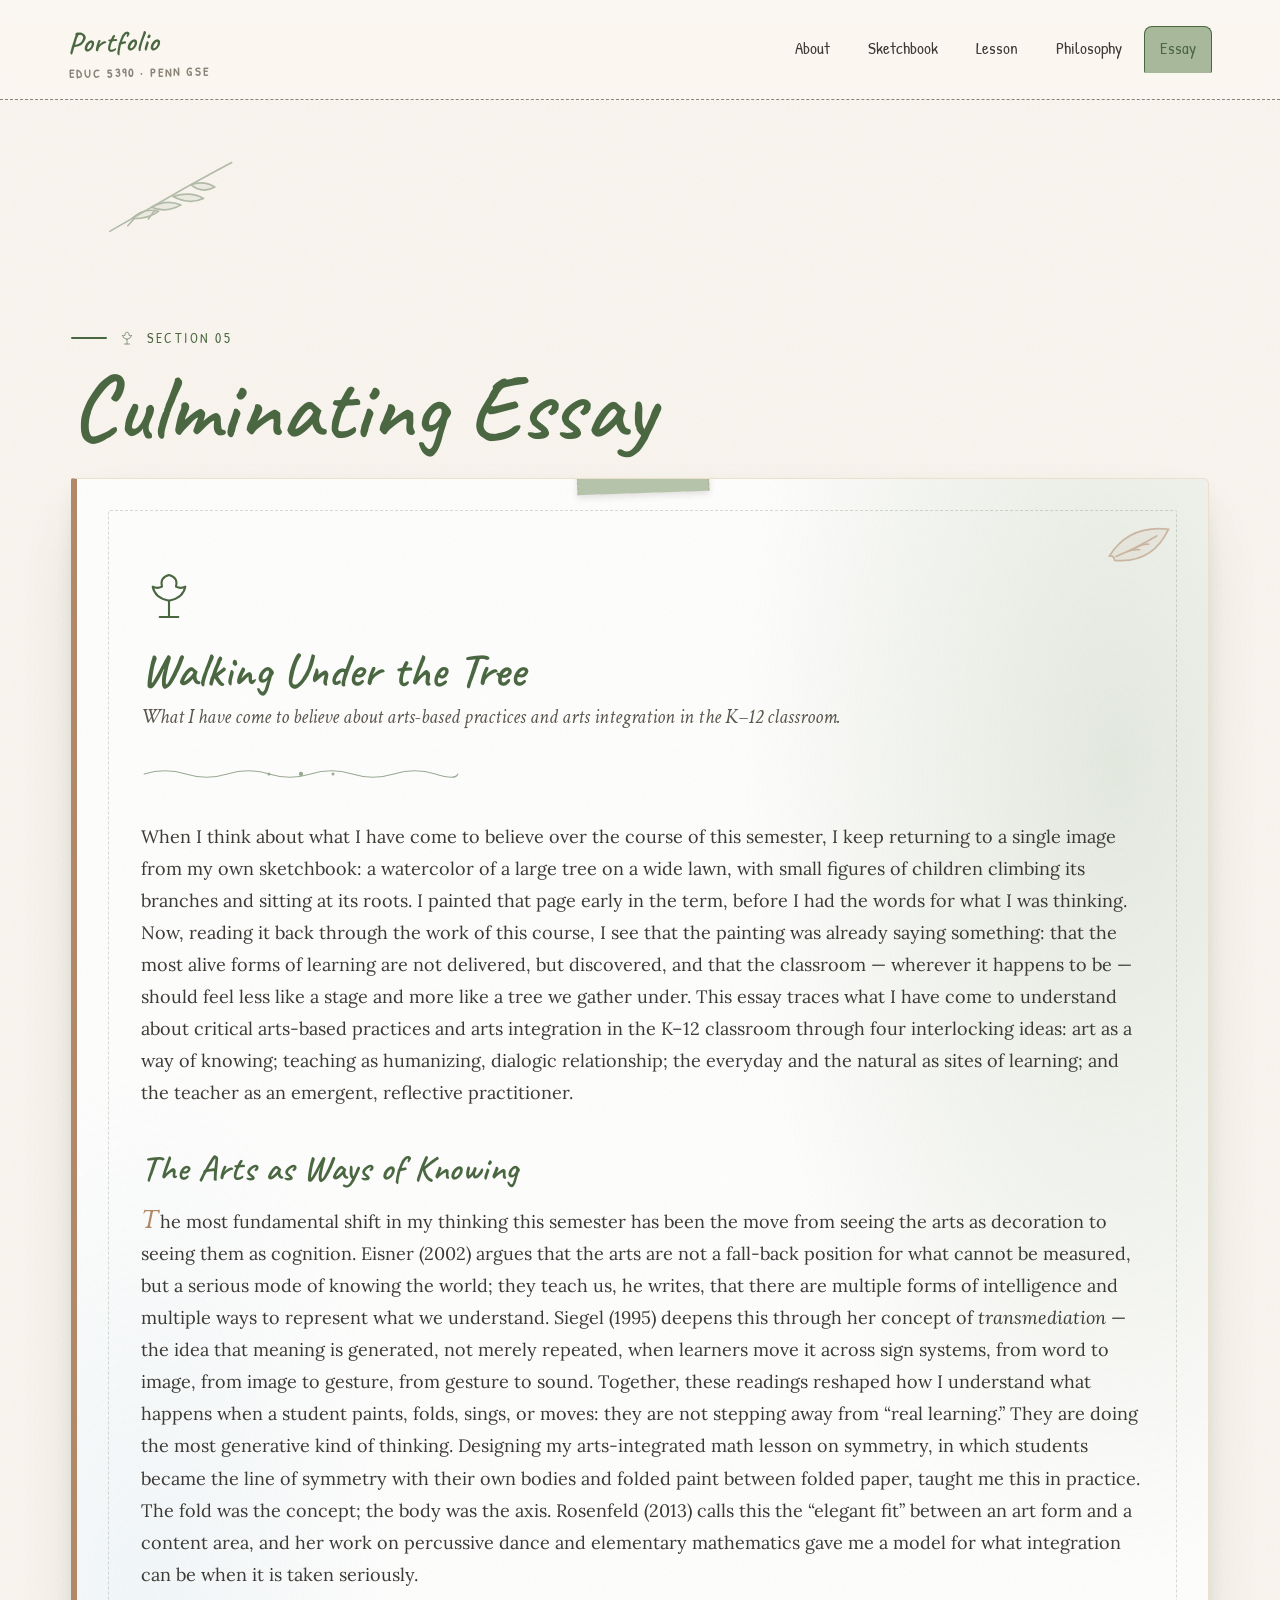
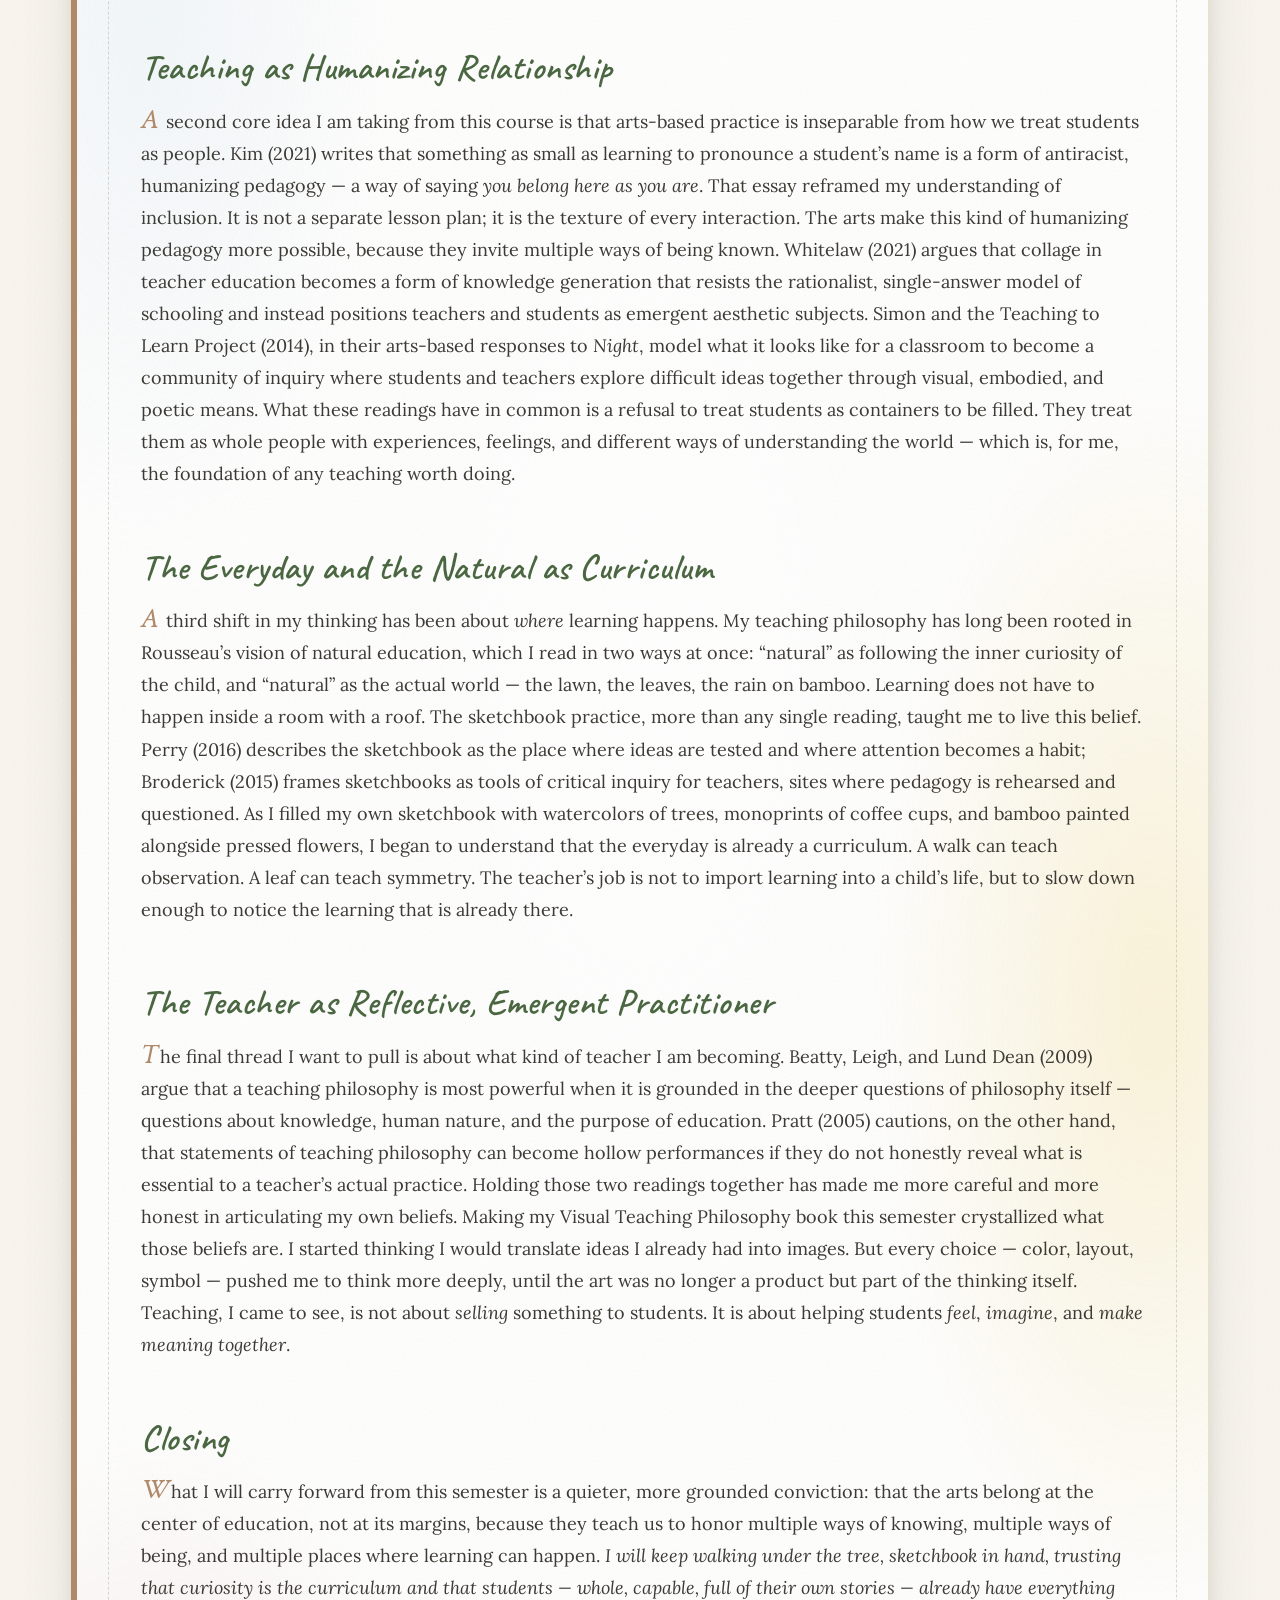
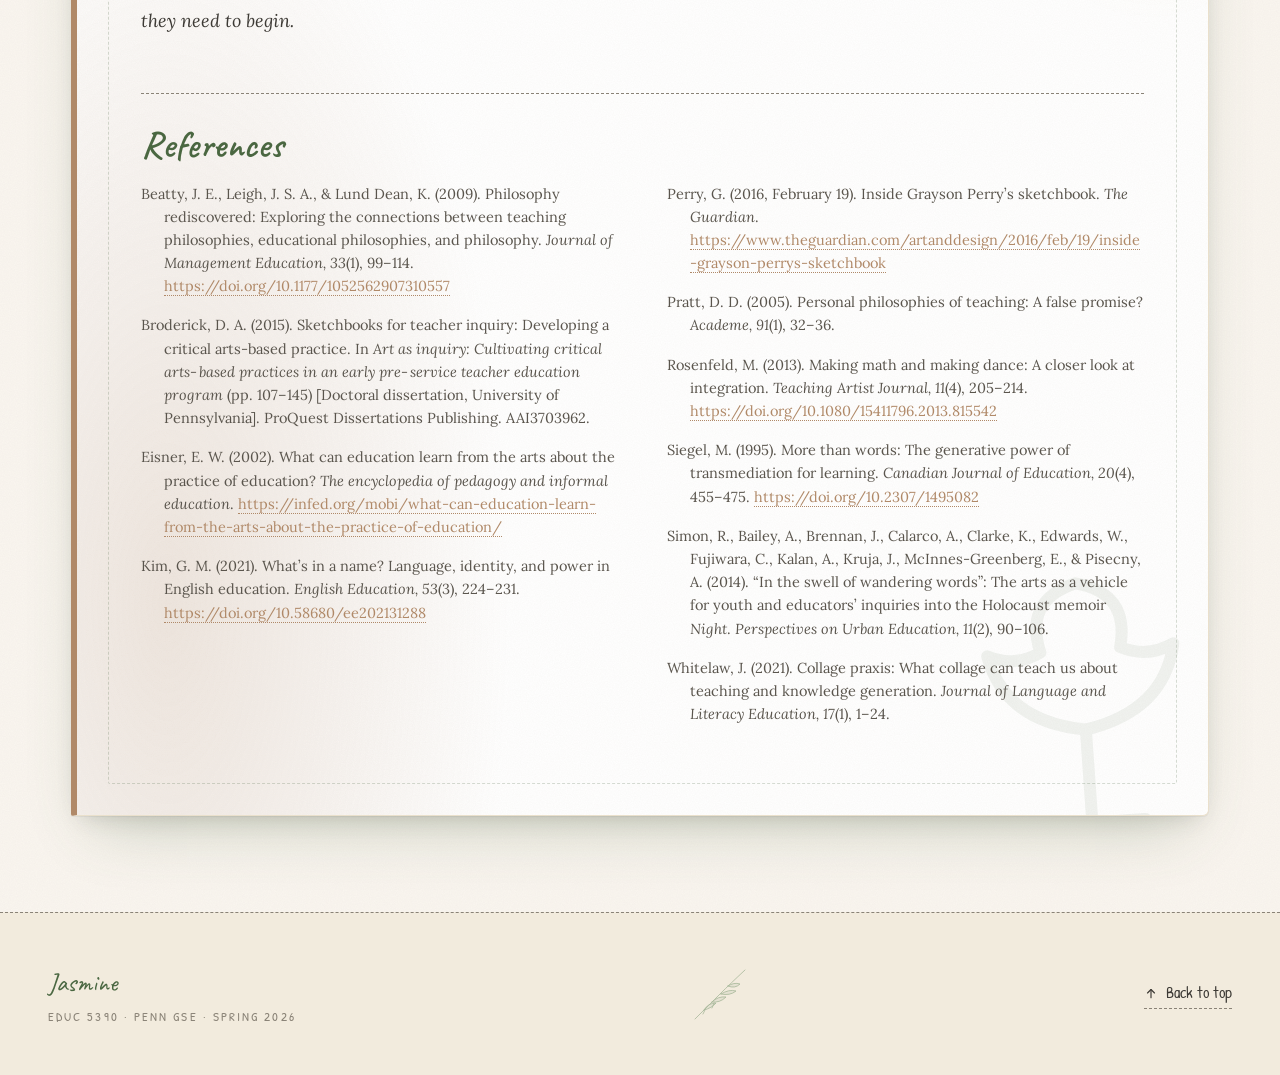
==== essay.html @ d6d7d1ad "Initial commit: EDUC 5390 Portfolio site 5-page hand-drawn portfolio for Penn GSE EDUC 5390 (Critica" ====
<!doctype html>
<html lang="en">
<head>
<meta charset="utf-8">
<meta name="viewport" content="width=device-width,initial-scale=1">
<title>Culminating Essay — EDUC 5390 Portfolio</title>
<link rel="preconnect" href="https://fonts.googleapis.com">
<link rel="preconnect" href="https://fonts.gstatic.com" crossorigin>
<link href="https://fonts.googleapis.com/css2?family=Caveat:wght@400;500;600;700&family=Kalam:wght@300;400;700&family=Patrick+Hand&family=Lora:ital,wght@0,400;0,500;0,600;1,400;1,500&family=Crimson+Text:ital,wght@0,400;0,600;1,400&display=swap" rel="stylesheet">
<style>
/* ═══════════════════════════════════════════════════════════════
   Sketchbook Portfolio · EDUC 5390
   ═══════════════════════════════════════════════════════════════ */

:root {
  --sage:    #A8B89A;
  --brown:   #B08968;
  --sun:     #E8C547;
  --sky:     #B8D4E3;
  --pink:    #F4B6A8;
  --forest:  #4A6741;
  --cream:   #FAF6F0;
  --cream-2: #F2EBDD;
  --cream-3: #EAE0CC;
  --ink:     #3D3A35;
  --ink-2:   #5A554D;
  --ink-3:   #8A8377;

  --hand-display: "Caveat", "Kalam", cursive;
  --hand:         "Patrick Hand", "Kalam", cursive;
  --serif:        "Lora", "Crimson Text", Georgia, serif;
  --serif-alt:    "Crimson Text", "Lora", Georgia, serif;

  --paper-grain: url("data:image/svg+xml;utf8,<svg xmlns='http://www.w3.org/2000/svg' width='240' height='240'><filter id='n'><feTurbulence type='fractalNoise' baseFrequency='0.85' numOctaves='2' stitchTiles='stitch' seed='3'/><feColorMatrix values='0 0 0 0 0.36  0 0 0 0 0.30  0 0 0 0 0.22  0 0 0 0.06 0'/></filter><rect width='100%25' height='100%25' filter='url(%23n)'/></svg>");

  --maxw: 1240px;
}

* { box-sizing: border-box; }

html { scroll-behavior: smooth; scroll-padding-top: 110px; }

body {
  margin: 0;
  background: var(--cream);
  background-image: var(--paper-grain);
  color: var(--ink);
  font-family: var(--serif);
  font-size: 18px;
  line-height: 1.7;
  -webkit-font-smoothing: antialiased;
  text-rendering: optimizeLegibility;
}

img { max-width: 100%; display: block; }

::selection { background: var(--sun); color: var(--ink); }

/* ═══ NAV — paper tabs ═══ */
.nav {
  position: sticky;
  top: 0;
  z-index: 100;
  background:
    linear-gradient(to bottom, rgba(250,246,240,.96), rgba(250,246,240,.92));
  backdrop-filter: blur(10px);
  border-bottom: 1px dashed var(--ink-3);
}
.nav__inner {
  max-width: var(--maxw);
  margin: 0 auto;
  padding: 16px clamp(20px, 4vw, 48px);
  display: flex;
  align-items: center;
  justify-content: space-between;
  gap: 24px;
}
.nav__brand {
  font-family: var(--hand-display);
  font-size: 30px;
  color: var(--forest);
  font-weight: 600;
  text-decoration: none;
  letter-spacing: 0.5px;
  transform: rotate(-1.5deg);
  display: inline-block;
}
.nav__brand small {
  display: block;
  font-family: var(--hand);
  font-size: 12px;
  letter-spacing: 0.18em;
  color: var(--ink-3);
  text-transform: uppercase;
  margin-top: -4px;
  transform: rotate(0.5deg);
}
.nav__list {
  list-style: none;
  display: flex;
  gap: 6px;
  margin: 0;
  padding: 0;
}
.nav__list a {
  display: inline-block;
  font-family: var(--hand);
  font-size: 17px;
  color: var(--ink);
  text-decoration: none;
  padding: 8px 16px 10px;
  position: relative;
  transition: transform .25s, color .25s;
}
.nav__list a::before {
  content: "";
  position: absolute;
  inset: 0;
  background: var(--cream-2);
  border: 1.5px solid var(--ink-3);
  border-bottom: none;
  border-radius: 8px 8px 2px 2px;
  z-index: -1;
  opacity: 0;
  transition: opacity .25s, transform .25s;
  transform: translateY(4px);
}
.nav__list a:hover { color: var(--forest); transform: translateY(-2px); }
.nav__list a:hover::before { opacity: 1; transform: translateY(0); }
.nav__list a.is-active { color: var(--forest); }
.nav__list a.is-active::before {
  opacity: 1;
  transform: translateY(0);
  background: var(--sage);
  border-color: var(--forest);
}

.nav__burger {
  display: none;
  background: transparent;
  border: 1.5px solid var(--ink);
  border-radius: 6px;
  padding: 8px 12px;
  cursor: pointer;
  font-family: var(--hand);
  font-size: 16px;
  color: var(--ink);
}

@media (max-width: 820px) {
  .nav__list {
    position: absolute;
    top: 100%;
    right: 16px;
    background: var(--cream);
    border: 1.5px solid var(--ink-3);
    border-radius: 12px;
    padding: 12px;
    flex-direction: column;
    gap: 0;
    box-shadow: 0 12px 32px -10px rgba(61,58,53,.25);
    transform: translateY(-8px);
    opacity: 0;
    pointer-events: none;
    transition: opacity .2s, transform .2s;
  }
  .nav__list.is-open { opacity: 1; transform: translateY(0); pointer-events: auto; }
  .nav__list a::before { display: none; }
  .nav__list a {
    display: block;
    padding: 10px 18px;
    border-radius: 8px;
  }
  .nav__list a:hover { background: var(--cream-2); }
  .nav__list a.is-active { background: var(--sage); color: var(--ink); }
  .nav__burger { display: inline-block; }
}

/* ═══ Section frames ═══ */
.section {
  max-width: var(--maxw);
  margin: 0 auto;
  padding: clamp(48px, 8vw, 96px) clamp(20px, 4vw, 56px);
  position: relative;
}

.section + .section {
  border-top: 1px dashed var(--ink-3);
}

/* Hand-drawn divider line — wavy SVG */
.divider {
  display: block;
  margin: 56px auto;
  width: min(420px, 80%);
  height: 24px;
  opacity: 0.55;
}

/* ═══ Hero & headings ═══ */
.eyebrow {
  font-family: var(--hand);
  font-size: 14px;
  letter-spacing: 0.18em;
  color: var(--forest);
  text-transform: uppercase;
  margin: 0 0 12px;
  display: flex;
  align-items: center;
  gap: 12px;
}
.eyebrow::before {
  content: "";
  width: 36px;
  height: 1.5px;
  background: var(--forest);
  border-radius: 1px;
}

.hand-title {
  font-family: var(--hand-display);
  font-weight: 600;
  color: var(--ink);
  line-height: 1;
  letter-spacing: 0.5px;
  margin: 0;
}

.h-display {
  font-size: clamp(64px, 11vw, 132px);
  margin: 0 0 18px;
  text-wrap: balance;
}
.h-display .accent { color: var(--forest); font-style: italic; }

.h-section {
  font-family: var(--hand-display);
  font-size: clamp(44px, 6vw, 72px);
  font-weight: 600;
  color: var(--forest);
  margin: 0 0 8px;
  line-height: 1;
  letter-spacing: 0.5px;
}

.h-sub {
  font-family: var(--serif-alt);
  font-style: italic;
  font-size: clamp(18px, 1.6vw, 22px);
  color: var(--ink-2);
  margin: 0 0 32px;
  max-width: 60ch;
  text-wrap: pretty;
}

.lede {
  font-family: var(--serif);
  font-size: clamp(18px, 1.5vw, 21px);
  line-height: 1.65;
  color: var(--ink-2);
  max-width: 62ch;
  margin: 0 0 28px;
  text-wrap: pretty;
}

/* ═══ Hero spread ═══ */
.hero {
  display: grid;
  grid-template-columns: 1.2fr 1fr;
  gap: clamp(32px, 6vw, 88px);
  align-items: center;
  position: relative;
}
.hero__badge {
  position: absolute;
  top: -12px;
  right: 0;
  width: 130px;
  opacity: 0.85;
}
@media (max-width: 820px) {
  .hero { grid-template-columns: 1fr; }
  .hero__badge { display: none; }
}

/* ═══ About me block — warm welcome card ═══ */
.welcome {
  margin-top: 72px;
  background: var(--cream-2);
  background-image:
    radial-gradient(ellipse at 12% 18%, rgba(232,197,71,.18) 0%, transparent 42%),
    radial-gradient(ellipse at 88% 78%, rgba(184,212,227,.22) 0%, transparent 48%),
    radial-gradient(ellipse at 52% 92%, rgba(244,182,168,.16) 0%, transparent 42%);
  border-radius: 6px;
  padding: clamp(32px, 5vw, 64px);
  position: relative;
  box-shadow:
    0 1px 0 rgba(61,58,53,.04),
    0 12px 28px -18px rgba(61,58,53,.20);
}
.welcome::before, .welcome::after {
  content: "";
  position: absolute;
  width: 90px;
  height: 26px;
  background: rgba(232,197,71,.55);
  border-left: 1px dashed rgba(176,137,104,.5);
  border-right: 1px dashed rgba(176,137,104,.5);
  z-index: 2;
  box-shadow: 0 2px 4px rgba(61,58,53,.08);
}
.welcome::before { top: -12px; left: 8%; transform: rotate(-3deg); }
.welcome::after  { top: -12px; right: 10%; transform: rotate(2.5deg); }

.welcome h3 {
  font-family: var(--hand-display);
  font-size: clamp(38px, 4.5vw, 56px);
  font-weight: 600;
  color: var(--forest);
  margin: 0 0 18px;
  line-height: 1;
}
.welcome .placeholder {
  font-family: var(--hand);
  color: var(--ink-3);
  background: rgba(255,255,255,0.6);
  border: 1.5px dashed var(--brown);
  padding: 24px 28px;
  border-radius: 4px;
  font-size: 15px;
  letter-spacing: 0.04em;
  line-height: 1.7;
}
.welcome .placeholder strong {
  display: block;
  color: var(--forest);
  font-family: var(--hand-display);
  font-size: 22px;
  margin-bottom: 8px;
  letter-spacing: 0.5px;
}

/* ═══ Polaroid / taped photo ═══ */
.polaroid {
  background: #fff;
  padding: 14px 14px 56px;
  box-shadow:
    0 1px 0 rgba(61,58,53,.06),
    0 18px 32px -16px rgba(61,58,53,.30),
    0 6px 12px -6px rgba(61,58,53,.16);
  position: relative;
  display: inline-block;
  width: 100%;
  transition: transform .35s cubic-bezier(.2,.8,.2,1), box-shadow .35s;
}
.polaroid::before {
  /* tape strip */
  content: "";
  position: absolute;
  top: -14px;
  left: 50%;
  transform: translateX(-50%) rotate(-2deg);
  width: 88px;
  height: 24px;
  background: rgba(232,197,71,.65);
  border-left: 1px dashed rgba(176,137,104,.45);
  border-right: 1px dashed rgba(176,137,104,.45);
  z-index: 2;
  box-shadow: 0 2px 5px rgba(61,58,53,.10);
}
.polaroid--pink::before { background: rgba(244,182,168,.7); }
.polaroid--sky::before  { background: rgba(184,212,227,.78); }
.polaroid--sage::before { background: rgba(168,184,154,.72); }

.polaroid .frame {
  aspect-ratio: 4 / 3;
}
.polaroid--portrait .frame {
  aspect-ratio: 3 / 4;
  background: var(--cream-3);
  background-image:
    linear-gradient(135deg, rgba(61,58,53,.02) 0%, rgba(61,58,53,.06) 100%),
    var(--paper-grain);
  background-size: cover, 240px 240px;
  display: flex;
  align-items: center;
  justify-content: center;
  font-family: var(--hand);
  color: var(--ink-3);
  text-align: center;
  padding: 16px;
  font-size: 14px;
  letter-spacing: 0.06em;
  line-height: 1.5;
  border: 1px dashed rgba(176,137,104,.5);
  position: relative;
  overflow: hidden;
}
.polaroid .frame::after {
  /* corner mark */
  content: "";
  position: absolute;
  top: 8px;
  right: 8px;
  width: 18px;
  height: 18px;
  border-top: 1.5px solid rgba(176,137,104,.5);
  border-right: 1.5px solid rgba(176,137,104,.5);
}
.polaroid .frame img {
  width: 100%;
  height: 100%;
  object-fit: cover;
}
.polaroid .caption {
  position: absolute;
  left: 14px;
  right: 14px;
  bottom: 14px;
  font-family: var(--hand);
  font-size: 16px;
  color: var(--ink-2);
  text-align: center;
  letter-spacing: 0.02em;
  line-height: 1.3;
}

/* About — two photos */
.bio-photos {
  display: grid;
  grid-template-columns: 1fr 1fr;
  gap: clamp(24px, 4vw, 56px);
  margin-top: 72px;
  padding: 0 clamp(0px, 4vw, 40px);
}
.bio-photos .polaroid:nth-child(1) { transform: rotate(-2.5deg); }
.bio-photos .polaroid:nth-child(2) { transform: rotate(2deg) translateY(20px); }
.bio-photos .polaroid:hover { transform: rotate(0) translateY(-4px); }
@media (max-width: 600px) {
  .bio-photos { grid-template-columns: 1fr; }
}

/* Tight matted photo frame for About — no caption gutter, image fills the frame. */
.bio-photos .polaroid {
  padding: 14px;
  background: #fff;
}
.bio-photos .polaroid .caption { display: none; }
.bio-photos .polaroid .frame,
.bio-photos .polaroid .frame:has(img) {
  aspect-ratio: 4/5;
  background: var(--cream-3);
  border: none;
  padding: 0;
  display: block;
  overflow: hidden;
  position: relative;
}
.bio-photos .polaroid .frame::after { display: none; }
.bio-photos .polaroid .frame:has(img) img {
  width: 100%;
  height: 100%;
  object-fit: cover;
  display: block;
}

/* Welcome card — name, credentials, prose */
.welcome__eyebrow {
  font-family: var(--hand);
  font-size: 13px;
  letter-spacing: 0.22em;
  text-transform: uppercase;
  color: var(--brown);
  margin: 0 0 8px;
  display: flex;
  align-items: center;
  gap: 14px;
}
.welcome__eyebrow::before {
  content: "";
  width: 32px;
  height: 1.5px;
  background: var(--brown);
  border-radius: 1px;
  display: inline-block;
}
.welcome h3 { margin: 0 0 4px; }
.welcome__subtitle {
  font-family: var(--serif);
  font-style: italic;
  font-size: clamp(20px, 1.8vw, 24px);
  color: var(--ink-2);
  margin: 0 0 22px;
  letter-spacing: 0.01em;
}
.welcome__subtitle .ch {
  font-style: normal;
  letter-spacing: 0.06em;
  color: var(--forest);
  margin-left: 4px;
}
.welcome__creds {
  list-style: none;
  padding: 0;
  margin: 0 0 32px;
  display: flex;
  flex-wrap: wrap;
  gap: 10px;
}
.welcome__creds li {
  font-family: var(--hand);
  font-size: 12.5px;
  letter-spacing: 0.18em;
  text-transform: uppercase;
  color: var(--ink);
  padding: 7px 14px 6px;
  background: rgba(255,255,255,0.65);
  border: 1.5px solid var(--brown);
  border-radius: 999px;
  white-space: nowrap;
}
.welcome__prose p {
  font-family: var(--serif);
  font-size: 17px;
  line-height: 1.75;
  color: var(--ink);
  margin: 0 0 1em;
  max-width: 62ch;
  text-wrap: pretty;
}
.welcome__prose p:last-child { margin-bottom: 0; }

/* About — two-column composition: text left, layered photos right */
.welcome {
  display: grid;
  grid-template-columns: minmax(0, 1.05fr) minmax(0, 1fr);
  gap: clamp(36px, 5vw, 80px);
  align-items: center;
}
.welcome__text { min-width: 0; }
.welcome__photos {
  position: relative;
  padding: 28px 8px 48px 64px;
  min-width: 0;
}
.welcome__photos .polaroid { margin: 0; }

.bio-photo--main {
  padding: 14px;
  position: relative;
  z-index: 1;
  width: 100%;
  transform: rotate(2deg);
  box-shadow:
    0 1px 0 rgba(61,58,53,.06),
    0 22px 42px -16px rgba(61,58,53,.34),
    0 8px 14px -6px rgba(61,58,53,.18);
}
.bio-photo--main .frame,
.bio-photo--main .frame:has(img) {
  aspect-ratio: 4/5;
  overflow: hidden;
  background: var(--cream-3);
  border: none;
  padding: 0;
  display: block;
}
.bio-photo--main .frame:has(img) img {
  width: 100%;
  height: 100%;
  object-fit: cover;
}

.bio-photo--accent {
  padding: 10px;
  position: absolute;
  left: -8%;
  bottom: -6%;
  width: 42%;
  z-index: 3;
  transform: rotate(-10deg);
  box-shadow:
    0 1px 0 rgba(61,58,53,.06),
    0 20px 34px -12px rgba(61,58,53,.46),
    0 6px 12px -6px rgba(61,58,53,.20);
}
.bio-photo--accent .frame,
.bio-photo--accent .frame:has(img) {
  aspect-ratio: 4/5;
  overflow: hidden;
  background: var(--cream-3);
  border: none;
  padding: 0;
  display: block;
}
.bio-photo--accent .frame:has(img) img {
  width: 100%;
  height: 100%;
  object-fit: cover;
}

.welcome__photos .polaroid:hover {
  transform: translateY(-4px) rotate(0) !important;
  z-index: 5;
}

/* Floating botanicals around the photo composition */
.photo-deco {
  position: absolute;
  pointer-events: none;
}
.photo-deco--leaf {
  top: -10px;
  right: 4px;
  width: 64px;
  height: 64px;
  color: var(--sage);
  transform: rotate(28deg);
  opacity: 0.6;
  z-index: 4;
}
.photo-deco--branch {
  bottom: -28px;
  right: -16px;
  width: 130px;
  height: 130px;
  color: var(--brown);
  transform: rotate(-18deg);
  opacity: 0.32;
  z-index: 0;
}
.photo-deco--flower {
  top: 38%;
  left: -28px;
  width: 44px;
  height: 44px;
  color: var(--pink);
  transform: rotate(-12deg);
  opacity: 0.7;
  z-index: 4;
}

@media (max-width: 820px) {
  .welcome { grid-template-columns: 1fr; }
  .welcome__photos {
    padding: 16px 8px 44px 24px;
    margin-top: 24px;
  }
  .bio-photo--main { transform: rotate(1deg); }
  .bio-photo--accent {
    width: 38%;
    left: 0;
    bottom: -8%;
  }
  .photo-deco--branch { width: 100px; height: 100px; }
}

/* ═══ "What you'll find here" cards ═══ */
.guide {
  margin-top: 96px;
}
.guide__grid {
  margin-top: 36px;
  display: grid;
  grid-template-columns: repeat(4, 1fr);
  gap: 22px;
}
@media (max-width: 900px) { .guide__grid { grid-template-columns: 1fr 1fr; } }
@media (max-width: 520px) { .guide__grid { grid-template-columns: 1fr; } }

.guide-card {
  background: var(--cream-2);
  border: 1.5px solid var(--ink-3);
  border-radius: 4px 18px 4px 18px;
  padding: 24px 22px 26px;
  text-decoration: none;
  color: inherit;
  display: block;
  position: relative;
  transition: transform .3s cubic-bezier(.2,.8,.2,1), box-shadow .3s, background .3s;
  overflow: hidden;
}
.guide-card::after {
  /* peeling corner */
  content: "";
  position: absolute;
  top: 0;
  right: 0;
  width: 0;
  height: 0;
  border-style: solid;
  border-width: 0 22px 22px 0;
  border-color: transparent var(--cream) transparent transparent;
  filter: drop-shadow(-1px 1px 1px rgba(61,58,53,.18));
  transition: border-width .3s;
}
.guide-card:hover {
  transform: translateY(-6px) rotate(-0.6deg);
  box-shadow: 0 16px 30px -16px rgba(61,58,53,.32);
  background: #fff;
}
.guide-card:hover::after {
  border-width: 0 30px 30px 0;
}
.guide-card .icon {
  width: 44px;
  height: 44px;
  margin-bottom: 12px;
  color: var(--forest);
}
.guide-card h4 {
  font-family: var(--hand-display);
  font-size: 28px;
  font-weight: 600;
  color: var(--ink);
  margin: 0 0 6px;
  line-height: 1.05;
}
.guide-card p {
  font-family: var(--hand);
  font-size: 15px;
  color: var(--ink-2);
  margin: 0;
  line-height: 1.45;
}

/* ═══ Sketchbook / VTP gallery ═══ */
.gallery-intro {
  font-family: var(--serif);
  font-size: 18px;
  line-height: 1.75;
  color: var(--ink-2);
  max-width: 70ch;
  margin: 0 0 48px;
  font-style: italic;
}

/* Masonry-style gallery — items keep their natural aspect ratio
   and stagger vertically like a sketchbook spread. */
.gallery {
  columns: 3;
  column-gap: clamp(24px, 3.2vw, 44px);
  margin: 32px 0 0;
}
.gallery .polaroid {
  display: inline-block;
  width: 100%;
  margin: 0 0 clamp(32px, 4vw, 60px);
  break-inside: avoid;
  -webkit-column-break-inside: avoid;
  cursor: zoom-in;
}
.gallery .polaroid:hover {
  transform: rotate(0) translateY(-4px) scale(1.03) !important;
  box-shadow:
    0 1px 0 rgba(61,58,53,.06),
    0 26px 40px -18px rgba(61,58,53,.36),
    0 8px 16px -6px rgba(61,58,53,.20);
  z-index: 5;
}
.gallery .polaroid .caption {
  /* Hidden in the gallery; the lightbox still reads the textContent. */
  position: absolute;
  width: 1px; height: 1px;
  padding: 0; margin: -1px; overflow: hidden;
  clip: rect(0 0 0 0); white-space: nowrap; border: 0;
}
@media (max-width: 900px) { .gallery { columns: 2; } }
@media (max-width: 520px) { .gallery { columns: 1; } }

/* When a frame holds a real image, drop the placeholder chrome and
   let the image's natural aspect ratio drive the height. */
.polaroid .frame:has(img) {
  aspect-ratio: auto;
  background: none;
  border: none;
  padding: 0;
  display: block;
  overflow: visible;
}
.polaroid .frame:has(img)::after { display: none; }
.polaroid .frame:has(img) img {
  width: 100%;
  height: auto;
  object-fit: contain;
}

/* ═══ VTP scroll gallery — horizontal handscroll ═══ */
.scroll-shell {
  position: relative;
  margin: 32px 0 0;
  padding: 4px 0 8px;
}
.scroll-gallery {
  display: flex;
  gap: clamp(28px, 3vw, 52px);
  padding: 40px clamp(8px, 2vw, 24px) 56px;
  overflow-x: auto;
  overflow-y: visible;
  scroll-snap-type: x mandatory;
  scroll-padding-left: clamp(8px, 2vw, 24px);
  scrollbar-width: thin;
  scrollbar-color: var(--brown) transparent;
  /* Soft horizontal fade at the edges, like a scroll continuing past view */
  -webkit-mask-image: linear-gradient(to right, transparent 0, #000 3%, #000 97%, transparent 100%);
          mask-image: linear-gradient(to right, transparent 0, #000 3%, #000 97%, transparent 100%);
}
.scroll-gallery::-webkit-scrollbar { height: 8px; }
.scroll-gallery::-webkit-scrollbar-track { background: transparent; }
.scroll-gallery::-webkit-scrollbar-thumb {
  background: rgba(176,137,104,0.55);
  border-radius: 999px;
}
.scroll-gallery .polaroid {
  flex: 0 0 clamp(220px, 24vw, 300px);
  width: clamp(220px, 24vw, 300px);
  scroll-snap-align: start;
  cursor: zoom-in;
  margin: 0;
}
.scroll-gallery .polaroid:hover {
  transform: rotate(0) translateY(-4px) scale(1.03) !important;
  z-index: 5;
  box-shadow:
    0 1px 0 rgba(61,58,53,.06),
    0 26px 40px -18px rgba(61,58,53,.36),
    0 8px 16px -6px rgba(61,58,53,.20);
}

/* Force a uniform 1:1 square frame so the scroll row reads as one continuous strip */
.scroll-gallery .polaroid .frame {
  aspect-ratio: 1/1;
  background: var(--cream-3);
  background-image:
    linear-gradient(135deg, rgba(61,58,53,.02) 0%, rgba(61,58,53,.06) 100%),
    var(--paper-grain);
  background-size: cover, 240px 240px;
  display: flex;
  align-items: center;
  justify-content: center;
  font-family: var(--hand);
  color: var(--ink-3);
  text-align: center;
  padding: 16px;
  font-size: 13px;
  letter-spacing: 0.06em;
  line-height: 1.5;
  border: 1px dashed rgba(176,137,104,.5);
  position: relative;
  overflow: hidden;
}
.scroll-gallery .polaroid .frame:has(img) {
  aspect-ratio: 1/1;
  background: none;
  border: none;
  padding: 0;
  display: block;
}
.scroll-gallery .polaroid .frame:has(img) img {
  width: 100%;
  height: 100%;
  object-fit: cover;
}

.scroll-gallery .polaroid .caption {
  position: absolute;
  width: 1px; height: 1px;
  padding: 0; margin: -1px; overflow: hidden;
  clip: rect(0 0 0 0); white-space: nowrap; border: 0;
}

/* Hand-pinned tilt — different per slot, reset on hover */
.scroll-gallery .polaroid:nth-child(7n+1) { transform: rotate(-2.4deg); }
.scroll-gallery .polaroid:nth-child(7n+2) { transform: rotate(1.8deg); }
.scroll-gallery .polaroid:nth-child(7n+3) { transform: rotate(-1.2deg); }
.scroll-gallery .polaroid:nth-child(7n+4) { transform: rotate(2.6deg); }
.scroll-gallery .polaroid:nth-child(7n+5) { transform: rotate(-2.8deg); }
.scroll-gallery .polaroid:nth-child(7n+6) { transform: rotate(1deg); }
.scroll-gallery .polaroid:nth-child(7n)   { transform: rotate(-1.8deg); }

/* Small page counter at the polaroid corner */
.scroll-gallery .polaroid .page-num {
  position: absolute;
  top: 6px;
  left: 14px;
  font-family: var(--hand);
  font-size: 11px;
  letter-spacing: 0.18em;
  color: var(--ink-3);
  z-index: 4;
  text-transform: uppercase;
}

/* Top + bottom rule lines — the 'scroll' rails */
.scroll-shell::before,
.scroll-shell::after {
  content: "";
  position: absolute;
  left: 0; right: 0;
  height: 1px;
  background: linear-gradient(to right, transparent 0, var(--brown) 8%, var(--brown) 92%, transparent 100%);
  opacity: 0.32;
  pointer-events: none;
  z-index: 1;
}
.scroll-shell::before { top: 14px; }
.scroll-shell::after  { bottom: 28px; }

/* Prev / next nav */
.scroll-nav {
  position: absolute;
  top: 50%;
  transform: translateY(-50%);
  width: 48px;
  height: 48px;
  border-radius: 50%;
  background: var(--cream);
  border: 1.5px solid var(--ink);
  font-family: var(--hand-display);
  font-size: 30px;
  color: var(--ink);
  cursor: pointer;
  z-index: 6;
  box-shadow: 0 8px 18px -8px rgba(61,58,53,.35);
  transition: background .2s, transform .2s, color .2s;
  display: flex;
  align-items: center;
  justify-content: center;
  line-height: 1;
  padding: 0 0 4px;
}
.scroll-nav:hover {
  background: var(--sun);
  transform: translateY(-50%) scale(1.06);
  color: var(--ink);
}
.scroll-nav--prev { left: -10px; }
.scroll-nav--next { right: -10px; }
@media (max-width: 600px) {
  .scroll-nav { width: 40px; height: 40px; font-size: 24px; }
  .scroll-nav--prev { left: 4px; }
  .scroll-nav--next { right: 4px; }
}

.scroll-hint {
  font-family: var(--hand);
  font-size: 14px;
  color: var(--ink-3);
  text-align: center;
  margin: 14px 0 0;
  letter-spacing: 0.08em;
}

/* ═══ Reflection / essay paper ═══ */
.paper {
  background: #fff;
  background-image:
    linear-gradient(to bottom, transparent 0, transparent calc(2em - 1px), rgba(184,212,227,.32) calc(2em - 1px), rgba(184,212,227,.32) 2em, transparent 2em),
    var(--paper-grain);
  background-size: 100% 2em, 240px 240px;
  border: 1px solid var(--cream-3);
  border-left: 4px solid var(--pink);
  padding: clamp(36px, 5vw, 64px) clamp(28px, 4vw, 56px);
  border-radius: 2px 6px 6px 2px;
  box-shadow:
    0 1px 0 rgba(61,58,53,.05),
    0 18px 36px -18px rgba(61,58,53,.18);
  position: relative;
  margin-top: 24px;
}
.paper::before {
  /* notebook holes */
  content: "";
  position: absolute;
  top: 24px;
  bottom: 24px;
  left: -6px;
  width: 4px;
  background-image: radial-gradient(circle at center, rgba(61,58,53,.32) 2px, transparent 2.5px);
  background-repeat: repeat-y;
  background-size: 4px 36px;
  display: none;
}
.paper h4 {
  font-family: var(--hand-display);
  font-size: clamp(34px, 4vw, 48px);
  font-weight: 600;
  color: var(--forest);
  margin: 0 0 6px;
  line-height: 1;
}
.paper h5 {
  font-family: var(--serif-alt);
  font-style: italic;
  font-size: clamp(18px, 1.6vw, 22px);
  color: var(--ink-2);
  margin: 0 0 28px;
  font-weight: 400;
}
.paper p {
  font-family: var(--serif);
  font-size: 18px;
  line-height: 1.78;
  margin: 0 0 1em;
  text-wrap: pretty;
}
.paper .placeholder {
  font-family: var(--hand);
  color: var(--ink-3);
  border: 1.5px dashed var(--brown);
  padding: 24px 28px;
  border-radius: 4px;
  font-size: 15px;
  letter-spacing: 0.04em;
  background: rgba(250,246,240,.6);
}
.paper .placeholder strong {
  display: block;
  color: var(--forest);
  font-family: var(--hand-display);
  font-size: 22px;
  margin-bottom: 6px;
  letter-spacing: 0.5px;
}

/* ═══════════════════════════════════════════════════════════════
   Themed paper variants — sketchbook · lesson · statement · essay
   Each variant supplies its own border, watercolor wash, and theme
   colors via CSS custom properties; the .paper--themed framework
   provides the shared chrome (tape strip, dashed frame, watermark
   slot, corner leaf, divider line).
   ═══════════════════════════════════════════════════════════════ */
.paper--themed {
  position: relative;
  overflow: hidden;
  padding: clamp(60px, 7vw, 92px) clamp(36px, 5vw, 72px);
  box-shadow:
    0 1px 0 rgba(61,58,53,.06),
    0 30px 60px -24px rgba(74,103,65,.30),
    0 10px 22px -10px rgba(61,58,53,.20);
}
.paper--themed::before {
  /* tape strip top center, color via --theme-tape */
  content: "";
  position: absolute;
  display: block;
  top: -14px;
  bottom: auto;
  left: 50%;
  right: auto;
  transform: translateX(-50%) rotate(-2deg);
  width: 130px;
  height: 28px;
  background: var(--theme-tape, rgba(168,184,154,.82));
  background-image: none;
  background-repeat: no-repeat;
  background-size: auto;
  border-left: 1.5px dashed rgba(176,137,104,.45);
  border-right: 1.5px dashed rgba(176,137,104,.45);
  z-index: 4;
  box-shadow: 0 3px 6px rgba(61,58,53,.14);
}
.paper--themed::after {
  /* faint dashed inner book-page frame */
  content: "";
  position: absolute;
  inset: clamp(20px, 2.4vw, 32px);
  border: 1px dashed var(--theme-frame, rgba(74,103,65,.22));
  border-radius: 2px;
  pointer-events: none;
  z-index: 0;
}
.paper--themed > * { position: relative; z-index: 2; }

.paper--themed .paper-watermark {
  position: absolute;
  right: -36px;
  bottom: -48px;
  width: clamp(220px, 30vw, 320px);
  height: clamp(220px, 30vw, 320px);
  opacity: 0.08;
  color: var(--theme-color, var(--forest));
  pointer-events: none;
  transform: rotate(-4deg);
  z-index: 0;
}
.paper--themed .paper-corner-leaf {
  position: absolute;
  top: 32px;
  right: 36px;
  width: 64px;
  height: 64px;
  opacity: 0.55;
  color: var(--theme-leaf, var(--brown));
  pointer-events: none;
  transform: rotate(22deg);
  z-index: 1;
}
.paper--themed .paper-divider {
  display: block;
  margin: 14px 0 36px;
  width: min(320px, 60%);
  height: 22px;
  color: var(--theme-color, var(--forest));
  opacity: 0.55;
}

/* Sketchbook reflection — pink + watercolor splash, learning to think in color */
.paper--sketchbook {
  --theme-color: var(--pink);
  --theme-tape: rgba(244,182,168,.82);
  --theme-frame: rgba(244,182,168,.40);
  --theme-leaf: var(--sun);
  border-left: 6px solid var(--pink);
  background-image:
    radial-gradient(ellipse 65% 45% at 90% 6%,  rgba(244,182,168,.34) 0%, transparent 55%),
    radial-gradient(ellipse 60% 45% at 8% 96%,  rgba(232,197,71,.26)  0%, transparent 55%),
    radial-gradient(ellipse 50% 35% at 95% 60%, rgba(184,212,227,.22) 0%, transparent 55%),
    radial-gradient(ellipse 40% 28% at 6% 30%,  rgba(168,184,154,.18) 0%, transparent 55%),
    radial-gradient(ellipse 30% 22% at 50% 50%, rgba(255,255,255,.45) 0%, transparent 70%),
    var(--paper-grain);
  background-size: 100% 100%, 100% 100%, 100% 100%, 100% 100%, 100% 100%, 240px 240px;
}

/* Lesson reflection — brown + symmetry, sage and sun mirrored across the page */
.paper--lesson {
  --theme-color: var(--brown);
  --theme-tape: rgba(184,212,227,.82);
  --theme-frame: rgba(176,137,104,.32);
  --theme-leaf: var(--pink);
  border-left: 6px solid var(--brown);
  background-image:
    radial-gradient(ellipse 50% 36% at 18% 12%, rgba(168,184,154,.28) 0%, transparent 55%),
    radial-gradient(ellipse 50% 36% at 82% 88%, rgba(168,184,154,.28) 0%, transparent 55%),
    radial-gradient(ellipse 42% 30% at 82% 14%, rgba(232,197,71,.22)  0%, transparent 55%),
    radial-gradient(ellipse 42% 30% at 18% 86%, rgba(232,197,71,.22)  0%, transparent 55%),
    radial-gradient(ellipse 30% 22% at 50% 50%, rgba(255,255,255,.42) 0%, transparent 70%),
    var(--paper-grain);
  background-size: 100% 100%, 100% 100%, 100% 100%, 100% 100%, 100% 100%, 240px 240px;
}

/* Visual Teaching Philosophy statement — forest + book-page, hand-bound book of beliefs */
.paper--statement {
  --theme-color: var(--forest);
  --theme-tape: rgba(168,184,154,.82);
  --theme-frame: rgba(74,103,65,.22);
  --theme-leaf: var(--brown);
  border-left: 6px solid var(--forest);
  background-image:
    radial-gradient(ellipse 65% 45% at 88% 6%,  rgba(168,184,154,.32) 0%, transparent 55%),
    radial-gradient(ellipse 60% 45% at 8% 96%,  rgba(232,197,71,.26)  0%, transparent 55%),
    radial-gradient(ellipse 50% 35% at 96% 58%, rgba(184,212,227,.22) 0%, transparent 55%),
    radial-gradient(ellipse 40% 28% at 6% 32%,  rgba(244,182,168,.18) 0%, transparent 55%),
    radial-gradient(ellipse 30% 22% at 50% 50%, rgba(255,255,255,.45) 0%, transparent 70%),
    var(--paper-grain);
  background-size: 100% 100%, 100% 100%, 100% 100%, 100% 100%, 100% 100%, 240px 240px;
}

/* Culminating essay — forest + tree, walking under the tree */
.paper--essay {
  --theme-color: var(--forest);
  --theme-tape: rgba(168,184,154,.82);
  --theme-frame: rgba(74,103,65,.22);
  --theme-leaf: var(--brown);
  border-left: 6px solid var(--brown);
  background-image:
    radial-gradient(ellipse 60% 42% at 92% 8%,  rgba(168,184,154,.30) 0%, transparent 55%),
    radial-gradient(ellipse 55% 40% at 8% 94%,  rgba(176,137,104,.22) 0%, transparent 55%),
    radial-gradient(ellipse 45% 32% at 95% 60%, rgba(232,197,71,.20)  0%, transparent 55%),
    radial-gradient(ellipse 40% 28% at 6% 32%,  rgba(184,212,227,.18) 0%, transparent 55%),
    radial-gradient(ellipse 30% 22% at 50% 50%, rgba(255,255,255,.40) 0%, transparent 70%),
    var(--paper-grain);
  background-size: 100% 100%, 100% 100%, 100% 100%, 100% 100%, 100% 100%, 240px 240px;
}

/* ═══ Lesson plan section ═══ */
.lesson-plan {
  display: grid;
  grid-template-columns: 1.4fr 1fr;
  gap: clamp(28px, 4vw, 64px);
  align-items: start;
  margin-top: 32px;
}
.lesson-plan--reverse {
  grid-template-columns: 1fr 1.4fr;
}
.lesson-plan--reverse .pdf-frame::before {
  /* Sage tape on the second artifact for visual variety. */
  background: rgba(168,184,154,.82);
  border-left-color: rgba(74,103,65,.35);
  border-right-color: rgba(74,103,65,.35);
}
.lesson-plan--reverse .tape-button {
  background: var(--sage);
  color: var(--ink);
}
@media (max-width: 800px) {
  .lesson-plan { grid-template-columns: 1fr; }
  .lesson-plan--reverse { grid-template-columns: 1fr; }
  /* On mobile, put the PDF first regardless of source order */
  .lesson-plan--reverse .pdf-aside { order: 2; }
  .lesson-plan--reverse .pdf-frame { order: 1; }
}

.pdf-frame {
  background: #fff;
  border: 1.5px solid var(--ink-3);
  padding: 14px;
  box-shadow: 0 18px 36px -20px rgba(61,58,53,.30);
  border-radius: 3px;
  position: relative;
}
.pdf-frame::before {
  content: "";
  position: absolute;
  top: -12px;
  left: 50%;
  transform: translateX(-50%) rotate(-2deg);
  width: 92px; height: 24px;
  background: rgba(184,212,227,.78);
  border-left: 1px dashed rgba(74,103,65,.35);
  border-right: 1px dashed rgba(74,103,65,.35);
  z-index: 2;
}
.pdf-frame .embed-area {
  aspect-ratio: 4/3;
  background: var(--cream-3);
  background-image: var(--paper-grain);
  display: flex;
  flex-direction: column;
  align-items: center;
  justify-content: center;
  text-align: center;
  font-family: var(--hand);
  color: var(--ink-2);
  padding: 20px;
  border: 1px dashed rgba(176,137,104,.5);
  gap: 8px;
}
.pdf-frame .embed-area svg { color: var(--brown); }
.pdf-frame .embed-area strong {
  font-family: var(--hand-display);
  font-size: 22px;
  color: var(--forest);
}
.pdf-frame .pdf-embed {
  display: block;
  width: 100%;
  aspect-ratio: 3/4;
  border: 0;
  background: var(--cream-3);
}
.lesson-plan--reverse .pdf-embed {
  /* Slide decks are landscape 16:9. */
  aspect-ratio: 16/9;
}

.pdf-aside h4 {
  font-family: var(--hand-display);
  font-size: 36px;
  color: var(--forest);
  margin: 0 0 12px;
}
.pdf-aside p {
  font-family: var(--serif);
  color: var(--ink-2);
  font-size: 17px;
}

.tape-button {
  display: inline-flex;
  align-items: center;
  gap: 10px;
  font-family: var(--hand);
  font-size: 18px;
  color: var(--ink);
  background: var(--sun);
  padding: 12px 24px;
  text-decoration: none;
  border: none;
  position: relative;
  transform: rotate(-1deg);
  transition: transform .25s, box-shadow .25s;
  box-shadow:
    0 1px 0 rgba(61,58,53,.05),
    0 8px 18px -10px rgba(61,58,53,.30);
  cursor: pointer;
  margin-top: 22px;
  border-left: 1px dashed rgba(176,137,104,.45);
  border-right: 1px dashed rgba(176,137,104,.45);
}
.tape-button:hover { transform: rotate(0) translateY(-2px); }
.tape-button svg { width: 18px; height: 18px; }

/* ═══ References ═══ */
.references {
  margin-top: 56px;
  padding-top: 32px;
  border-top: 1.5px dashed var(--ink-3);
}
.references h4 {
  font-family: var(--hand-display);
  font-size: 38px;
  font-weight: 600;
  color: var(--forest);
  margin: 0 0 18px;
}
.references ol {
  margin: 0;
  padding-left: 24px;
  columns: 2;
  column-gap: 48px;
}
.references li {
  font-family: var(--serif);
  font-size: 15px;
  line-height: 1.55;
  color: var(--ink-2);
  margin-bottom: 14px;
  break-inside: avoid;
  padding-left: 6px;
}
@media (max-width: 760px) { .references ol { columns: 1; } }

/* APA-style reference list — hanging indent, two columns */
.references .ref-list {
  list-style: none;
  margin: 0;
  padding: 0;
  columns: 2;
  column-gap: 48px;
}
.references .ref-list li {
  font-family: var(--serif);
  font-size: 14.5px;
  line-height: 1.6;
  color: var(--ink-2);
  margin: 0 0 16px;
  padding: 0 0 0 1.6em;
  text-indent: -1.6em;
  break-inside: avoid;
}
.references .ref-list li em { font-style: italic; }
.references .ref-list li a {
  color: var(--brown);
  text-decoration: none;
  border-bottom: 1px dotted var(--brown);
  word-break: break-word;
}
.references .ref-list li a:hover { color: var(--forest); border-bottom-color: var(--forest); }
@media (max-width: 760px) { .references .ref-list { columns: 1; } }

/* Section subheadings inside an essay paper */
.paper h3 {
  font-family: var(--hand-display);
  font-size: clamp(28px, 3vw, 36px);
  font-weight: 600;
  color: var(--forest);
  margin: 1.6em 0 0.5em;
  line-height: 1.1;
  letter-spacing: 0.5px;
}
.paper h3:first-of-type { margin-top: 1.1em; }
.paper h3 + p::first-letter {
  /* Subtle drop accent on the first paragraph of each section. */
  font-family: var(--serif-alt);
  font-size: 1.6em;
  font-style: italic;
  color: var(--brown);
  font-weight: 500;
  line-height: 1;
  padding-right: 2px;
}

/* ═══ Footer ═══ */
.foot {
  background: var(--cream-2);
  border-top: 1px dashed var(--ink-3);
  padding: 48px clamp(20px, 4vw, 48px);
  display: flex;
  justify-content: space-between;
  align-items: center;
  flex-wrap: wrap;
  gap: 24px;
}
.foot__brand {
  font-family: var(--hand-display);
  font-size: 26px;
  color: var(--forest);
}
.foot__brand small {
  display: block;
  font-family: var(--hand);
  font-size: 13px;
  color: var(--ink-3);
  letter-spacing: 0.16em;
  text-transform: uppercase;
}
.foot__top {
  font-family: var(--hand);
  font-size: 16px;
  color: var(--ink);
  text-decoration: none;
  display: inline-flex;
  align-items: center;
  gap: 8px;
  border-bottom: 1.5px dashed var(--ink-3);
  padding-bottom: 2px;
  transition: color .2s, border-color .2s;
}
.foot__top:hover { color: var(--forest); border-color: var(--forest); }

/* ═══ Decorative botanicals ═══ */
.botanical {
  position: absolute;
  pointer-events: none;
  opacity: 0.6;
  z-index: 0;
}
.botanical--tl { top: 16px; left: -10px; width: 110px; transform: rotate(-12deg); }
.botanical--br { bottom: 24px; right: -10px; width: 130px; transform: rotate(8deg); }
.botanical--side { top: 50%; right: -40px; width: 90px; transform: translateY(-50%) rotate(15deg); opacity: 0.4; }

.section > * { position: relative; z-index: 1; }

/* ═══ Lightbox ═══ */
.lightbox {
  position: fixed;
  inset: 0;
  background: rgba(20,18,15,0.88);
  display: flex;
  align-items: center;
  justify-content: center;
  z-index: 1000;
  opacity: 0;
  pointer-events: none;
  transition: opacity .3s;
  padding: 40px;
}
.lightbox.is-open { opacity: 1; pointer-events: auto; }
.lightbox__stage {
  max-width: 92vw;
  max-height: 92vh;
  display: flex;
  flex-direction: column;
  gap: 22px;
  align-items: center;
}
.lightbox__img {
  background: #fff;
  padding: 16px 16px 12px;
  max-width: 100%;
  max-height: 64vh;
  box-shadow: 0 30px 60px -20px rgba(0,0,0,.6);
}
.lightbox__img img,
.lightbox__img .placeholder-img {
  max-width: 84vw;
  max-height: 60vh;
  object-fit: contain;
}
.lightbox__img .placeholder-img {
  width: 70vw;
  aspect-ratio: 4/3;
  background: var(--cream-3);
  background-image: var(--paper-grain);
  display: flex;
  align-items: center;
  justify-content: center;
  font-family: var(--hand);
  color: var(--ink-2);
  padding: 24px;
  text-align: center;
  border: 1px dashed var(--brown);
}
.lightbox__caption {
  font-family: var(--serif);
  font-style: italic;
  color: var(--cream);
  font-size: 17px;
  line-height: 1.65;
  text-align: center;
  max-width: 60ch;
  padding: 4px 8px;
  text-wrap: pretty;
  overflow-y: auto;
  max-height: 22vh;
}
.lightbox__caption em {
  font-style: normal;
  color: var(--sun);
}
.lightbox__close,
.lightbox__nav {
  position: absolute;
  background: transparent;
  border: 2px solid rgba(250,246,240,.85);
  color: var(--cream);
  width: 52px;
  height: 52px;
  border-radius: 50%;
  font-family: var(--hand-display);
  font-size: 32px;
  cursor: pointer;
  display: flex;
  align-items: center;
  justify-content: center;
  transition: background .2s, transform .2s;
  z-index: 2;
}
.lightbox__close:hover,
.lightbox__nav:hover {
  background: rgba(250,246,240,.15);
  transform: scale(1.08);
}
.lightbox__close { top: 24px; right: 24px; }
.lightbox__nav--prev { left: 24px; top: 50%; transform: translateY(-50%); }
.lightbox__nav--next { right: 24px; top: 50%; transform: translateY(-50%); }
.lightbox__nav--prev:hover { transform: translateY(-50%) scale(1.08); }
.lightbox__nav--next:hover { transform: translateY(-50%) scale(1.08); }

@media (max-width: 600px) {
  .lightbox { padding: 16px; }
  .lightbox__close { top: 12px; right: 12px; width: 42px; height: 42px; font-size: 26px; }
  .lightbox__nav { width: 42px; height: 42px; font-size: 22px; }
  .lightbox__nav--prev { left: 8px; }
  .lightbox__nav--next { right: 8px; }
}

/* Loose, hand-pinned tilt — varied enough to feel like an artist's
   sketchbook spread, but reset to 0 on hover for legibility. */
.gallery .polaroid:nth-child(7n+1) { transform: rotate(-3.2deg) translateY(0); }
.gallery .polaroid:nth-child(7n+2) { transform: rotate(2.4deg)  translateY(14px); }
.gallery .polaroid:nth-child(7n+3) { transform: rotate(-1.4deg) translateY(-10px); }
.gallery .polaroid:nth-child(7n+4) { transform: rotate(3.6deg)  translateY(22px); }
.gallery .polaroid:nth-child(7n+5) { transform: rotate(-2.6deg) translateY(-4px); }
.gallery .polaroid:nth-child(7n+6) { transform: rotate(1.1deg)  translateY(18px); }
.gallery .polaroid:nth-child(7n)   { transform: rotate(-2.9deg) translateY(8px); }
</style>
</head>
<body>

<!-- ═══════════════════════════════════════════════════════════════
     SVG sprite — botanicals & icons, used throughout
     ═══════════════════════════════════════════════════════════════ -->
<svg width="0" height="0" style="position:absolute" aria-hidden="true">
  <defs>
    <!-- leaf branch -->
    <symbol id="i-branch" viewBox="0 0 120 120">
      <g fill="none" stroke="currentColor" stroke-width="1.6" stroke-linecap="round" stroke-linejoin="round">
        <path d="M10 110 Q 40 80 60 60 T 110 12"/>
        <path d="M28 92 Q 36 78 52 78 Q 44 88 28 92Z" fill="currentColor" fill-opacity="0.18"/>
        <path d="M44 76 Q 56 64 72 66 Q 60 78 44 76Z" fill="currentColor" fill-opacity="0.18"/>
        <path d="M62 60 Q 78 50 92 54 Q 80 64 62 60Z" fill="currentColor" fill-opacity="0.18"/>
        <path d="M76 44 Q 88 36 100 40 Q 90 50 76 44Z" fill="currentColor" fill-opacity="0.18"/>
        <path d="M30 92 Q 28 96 26 100"/>
        <path d="M48 78 Q 46 84 44 88"/>
      </g>
    </symbol>
    <!-- single leaf -->
    <symbol id="i-leaf" viewBox="0 0 60 60">
      <g fill="none" stroke="currentColor" stroke-width="1.6" stroke-linecap="round">
        <path d="M8 52 Q 14 18 50 8 Q 48 44 14 54 Q 12 50 8 52Z" fill="currentColor" fill-opacity="0.16"/>
        <path d="M14 50 Q 28 36 42 18"/>
        <path d="M22 42 Q 26 38 32 36"/>
        <path d="M28 36 Q 32 30 38 28"/>
      </g>
    </symbol>
    <!-- small flower -->
    <symbol id="i-flower" viewBox="0 0 60 60">
      <g fill="none" stroke="currentColor" stroke-width="1.5" stroke-linecap="round">
        <ellipse cx="30" cy="18" rx="6" ry="9" fill="currentColor" fill-opacity="0.22"/>
        <ellipse cx="42" cy="30" rx="9" ry="6" fill="currentColor" fill-opacity="0.22"/>
        <ellipse cx="30" cy="42" rx="6" ry="9" fill="currentColor" fill-opacity="0.22"/>
        <ellipse cx="18" cy="30" rx="9" ry="6" fill="currentColor" fill-opacity="0.22"/>
        <circle cx="30" cy="30" r="4" fill="currentColor" fill-opacity="0.6"/>
        <path d="M30 50 Q 28 56 24 58"/>
      </g>
    </symbol>
    <!-- butterfly with symmetry axis -->
    <symbol id="i-butterfly" viewBox="0 0 80 80">
      <g fill="none" stroke="currentColor" stroke-width="1.5" stroke-linecap="round" stroke-linejoin="round">
        <line x1="40" y1="10" x2="40" y2="70" stroke-dasharray="3 3" opacity="0.5"/>
        <path d="M40 28 Q 16 14 12 30 Q 10 44 28 50 Q 36 46 40 38Z" fill="currentColor" fill-opacity="0.22"/>
        <path d="M40 28 Q 64 14 68 30 Q 70 44 52 50 Q 44 46 40 38Z" fill="currentColor" fill-opacity="0.22"/>
        <path d="M40 38 Q 22 56 26 64 Q 34 60 40 50Z" fill="currentColor" fill-opacity="0.18"/>
        <path d="M40 38 Q 58 56 54 64 Q 46 60 40 50Z" fill="currentColor" fill-opacity="0.18"/>
        <ellipse cx="40" cy="36" rx="2" ry="14" fill="currentColor" fill-opacity="0.6"/>
        <path d="M40 22 Q 36 14 32 12"/>
        <path d="M40 22 Q 44 14 48 12"/>
      </g>
    </symbol>
    <!-- Sketchbook icon -->
    <symbol id="i-book-sketch" viewBox="0 0 48 48">
      <g fill="none" stroke="currentColor" stroke-width="1.8" stroke-linecap="round" stroke-linejoin="round">
        <path d="M8 10 L8 40 L24 36 L40 40 L40 10 L24 6 Z"/>
        <path d="M24 6 L24 36"/>
        <path d="M14 16 Q 18 14 20 18"/>
        <path d="M30 18 Q 33 14 36 18"/>
      </g>
    </symbol>
    <!-- Pencil -->
    <symbol id="i-pencil" viewBox="0 0 48 48">
      <g fill="none" stroke="currentColor" stroke-width="1.8" stroke-linecap="round" stroke-linejoin="round">
        <path d="M8 40 L12 28 L32 8 L40 16 L20 36 Z"/>
        <path d="M12 28 L20 36"/>
        <path d="M28 12 L36 20"/>
      </g>
    </symbol>
    <!-- Open book -->
    <symbol id="i-book-open" viewBox="0 0 48 48">
      <g fill="none" stroke="currentColor" stroke-width="1.8" stroke-linecap="round" stroke-linejoin="round">
        <path d="M6 12 Q 16 10 24 14 Q 32 10 42 12 L42 38 Q 32 36 24 40 Q 16 36 6 38 Z"/>
        <path d="M24 14 L24 40"/>
        <path d="M11 18 Q 16 17 21 19"/>
        <path d="M11 24 Q 16 23 21 25"/>
      </g>
    </symbol>
    <!-- Tree -->
    <symbol id="i-tree" viewBox="0 0 48 48">
      <g fill="none" stroke="currentColor" stroke-width="1.8" stroke-linecap="round" stroke-linejoin="round">
        <path d="M24 42 L24 28"/>
        <path d="M24 28 Q 12 26 10 16 Q 14 18 18 16 Q 16 8 24 6 Q 32 8 30 16 Q 34 18 38 16 Q 36 26 24 28"/>
        <path d="M16 42 L32 42"/>
      </g>
    </symbol>
    <!-- Wavy divider line -->
    <symbol id="i-wave" viewBox="0 0 400 24">
      <g fill="none" stroke="currentColor" stroke-width="1.4" stroke-linecap="round">
        <path d="M4 12 Q 30 4 56 12 T 108 12 T 160 12 T 212 12 T 264 12 T 316 12 T 368 12 T 396 12" stroke-dasharray="0"/>
        <circle cx="200" cy="12" r="2" fill="currentColor"/>
        <circle cx="160" cy="12" r="1.2" fill="currentColor"/>
        <circle cx="240" cy="12" r="1.2" fill="currentColor"/>
      </g>
    </symbol>
    <!-- Download icon -->
    <symbol id="i-down" viewBox="0 0 24 24">
      <g fill="none" stroke="currentColor" stroke-width="2" stroke-linecap="round" stroke-linejoin="round">
        <path d="M12 4 L12 16"/>
        <path d="M6 12 L12 18 L18 12"/>
        <path d="M4 20 L20 20"/>
      </g>
    </symbol>
    <!-- PDF icon -->
    <symbol id="i-pdf" viewBox="0 0 64 80">
      <g fill="none" stroke="currentColor" stroke-width="2" stroke-linecap="round" stroke-linejoin="round">
        <path d="M10 4 L40 4 L54 18 L54 76 L10 76 Z"/>
        <path d="M40 4 L40 18 L54 18"/>
        <text x="32" y="56" text-anchor="middle" font-family="Caveat, cursive" font-size="22" fill="currentColor" stroke="none">PDF</text>
      </g>
    </symbol>
    <!-- Up arrow -->
    <symbol id="i-up" viewBox="0 0 24 24">
      <g fill="none" stroke="currentColor" stroke-width="2" stroke-linecap="round" stroke-linejoin="round">
        <path d="M12 20 L12 6"/>
        <path d="M6 12 L12 6 L18 12"/>
      </g>
    </symbol>
    <!-- Welcome badge -->
    <symbol id="i-badge" viewBox="0 0 130 130">
      <g fill="none" stroke="currentColor" stroke-width="1.4" stroke-linecap="round" stroke-linejoin="round">
        <circle cx="65" cy="65" r="50" stroke-dasharray="3 4"/>
        <circle cx="65" cy="65" r="40"/>
        <text x="65" y="60" text-anchor="middle" font-family="Caveat, cursive" font-size="20" fill="currentColor" stroke="none">EDUC 5390</text>
        <text x="65" y="80" text-anchor="middle" font-family="Patrick Hand, cursive" font-size="11" fill="currentColor" stroke="none" letter-spacing="2">SPRING · 2026</text>
        <path d="M40 90 Q 50 96 65 96 Q 80 96 90 90"/>
      </g>
    </symbol>
  </defs>
</svg>

<!-- ═══════════════════════════════════════════════════════════════
     NAV
     ═══════════════════════════════════════════════════════════════ -->
<nav class="nav">
  <div class="nav__inner">
    <a class="nav__brand" href="index.html">
      Portfolio
      <small>EDUC 5390 · Penn GSE</small>
    </a>
    <button class="nav__burger" type="button" aria-label="Toggle menu">menu</button>
    <ul class="nav__list" id="navList">
      <li><a href="index.html">About</a></li>
      <li><a href="sketchbook.html">Sketchbook</a></li>
      <li><a href="lesson.html">Lesson</a></li>
      <li><a href="philosophy.html">Philosophy</a></li>
      <li><a href="essay.html">Essay</a></li>
    </ul>
  </div>
</nav>

<!-- ═══════════════════════════════════════════════════════════════
     1. ABOUT
     ═══════════════════════════════════════════════════════════════ -->

<!-- ═══════════════════════════════════════════════════════════════
     2. SKETCHBOOK
     ═══════════════════════════════════════════════════════════════ -->

<!-- ═══════════════════════════════════════════════════════════════
     3. LESSON PLAN
     ═══════════════════════════════════════════════════════════════ -->

<!-- ═══════════════════════════════════════════════════════════════
     4. VISUAL TEACHING PHILOSOPHY
     ═══════════════════════════════════════════════════════════════ -->

<!-- ═══════════════════════════════════════════════════════════════
     5. CULMINATING ESSAY
     ═══════════════════════════════════════════════════════════════ -->
<section id="essay" class="section">
  <svg class="botanical botanical--side" viewBox="0 0 120 120" style="color: var(--forest); width:120px;"><use href="#i-branch"/></svg>

  <p class="eyebrow"><svg width="16" height="16" style="color:var(--forest)"><use href="#i-tree"/></svg> Section 05</p>
  <h2 class="hand-title h-display" style="font-size: clamp(48px, 7.5vw, 92px); color: var(--forest);">Culminating Essay</h2>

  <article class="paper paper--themed paper--essay">
    <svg class="paper-watermark" viewBox="0 0 48 48" aria-hidden="true"><use href="#i-tree"/></svg>
    <svg class="paper-corner-leaf" viewBox="0 0 60 60" aria-hidden="true"><use href="#i-leaf"/></svg>
    <svg width="56" height="56" style="color: var(--forest); margin-bottom: 12px;"><use href="#i-tree"/></svg>
    <h4 style="margin-bottom: 6px;">Walking Under the Tree</h4>
    <h5>What I have come to believe about arts&#8209;based practices and arts integration in
    the K&ndash;12 classroom.</h5>
    <svg class="paper-divider" viewBox="0 0 400 24" aria-hidden="true"><use href="#i-wave"/></svg>

    <p>
      When I think about what I have come to believe over the course of this semester, I keep
      returning to a single image from my own sketchbook: a watercolor of a large tree on a
      wide lawn, with small figures of children climbing its branches and sitting at its
      roots. I painted that page early in the term, before I had the words for what I was
      thinking. Now, reading it back through the work of this course, I see that the painting
      was already saying something: that the most alive forms of learning are not delivered,
      but discovered, and that the classroom &mdash; wherever it happens to be &mdash; should
      feel less like a stage and more like a tree we gather under. This essay traces what I
      have come to understand about critical arts&#8209;based practices and arts integration
      in the K&ndash;12 classroom through four interlocking ideas: art as a way of knowing;
      teaching as humanizing, dialogic relationship; the everyday and the natural as sites of
      learning; and the teacher as an emergent, reflective practitioner.
    </p>

    <h3>The Arts as Ways of Knowing</h3>
    <p>
      The most fundamental shift in my thinking this semester has been the move from seeing
      the arts as decoration to seeing them as cognition. Eisner (2002) argues that the arts
      are not a fall&#8209;back position for what cannot be measured, but a serious mode of
      knowing the world; they teach us, he writes, that there are multiple forms of
      intelligence and multiple ways to represent what we understand. Siegel (1995) deepens
      this through her concept of <em>transmediation</em> &mdash; the idea that meaning is
      generated, not merely repeated, when learners move it across sign systems, from word to
      image, from image to gesture, from gesture to sound. Together, these readings reshaped
      how I understand what happens when a student paints, folds, sings, or moves: they are
      not stepping away from &ldquo;real learning.&rdquo; They are doing the most generative
      kind of thinking. Designing my arts&#8209;integrated math lesson on symmetry, in which
      students became the line of symmetry with their own bodies and folded paint between
      folded paper, taught me this in practice. The fold was the concept; the body was the
      axis. Rosenfeld (2013) calls this the &ldquo;elegant fit&rdquo; between an art form and
      a content area, and her work on percussive dance and elementary mathematics gave me a
      model for what integration can be when it is taken seriously.
    </p>

    <h3>Teaching as Humanizing Relationship</h3>
    <p>
      A second core idea I am taking from this course is that arts&#8209;based practice is
      inseparable from how we treat students as people. Kim (2021) writes that something as
      small as learning to pronounce a student&rsquo;s name is a form of antiracist,
      humanizing pedagogy &mdash; a way of saying <em>you belong here as you are</em>. That
      essay reframed my understanding of inclusion. It is not a separate lesson plan; it is
      the texture of every interaction. The arts make this kind of humanizing pedagogy more
      possible, because they invite multiple ways of being known. Whitelaw (2021) argues that
      collage in teacher education becomes a form of knowledge generation that resists the
      rationalist, single&#8209;answer model of schooling and instead positions teachers and
      students as emergent aesthetic subjects. Simon and the Teaching to Learn Project (2014),
      in their arts&#8209;based responses to <em>Night</em>, model what it looks like for a
      classroom to become a community of inquiry where students and teachers explore
      difficult ideas together through visual, embodied, and poetic means. What these
      readings have in common is a refusal to treat students as containers to be filled. They
      treat them as whole people with experiences, feelings, and different ways of
      understanding the world &mdash; which is, for me, the foundation of any teaching worth
      doing.
    </p>

    <h3>The Everyday and the Natural as Curriculum</h3>
    <p>
      A third shift in my thinking has been about <em>where</em> learning happens. My
      teaching philosophy has long been rooted in Rousseau&rsquo;s vision of natural
      education, which I read in two ways at once: &ldquo;natural&rdquo; as following the
      inner curiosity of the child, and &ldquo;natural&rdquo; as the actual world &mdash; the
      lawn, the leaves, the rain on bamboo. Learning does not have to happen inside a room
      with a roof. The sketchbook practice, more than any single reading, taught me to live
      this belief. Perry (2016) describes the sketchbook as the place where ideas are tested
      and where attention becomes a habit; Broderick (2015) frames sketchbooks as tools of
      critical inquiry for teachers, sites where pedagogy is rehearsed and questioned. As I
      filled my own sketchbook with watercolors of trees, monoprints of coffee cups, and
      bamboo painted alongside pressed flowers, I began to understand that the everyday is
      already a curriculum. A walk can teach observation. A leaf can teach symmetry. The
      teacher&rsquo;s job is not to import learning into a child&rsquo;s life, but to slow
      down enough to notice the learning that is already there.
    </p>

    <h3>The Teacher as Reflective, Emergent Practitioner</h3>
    <p>
      The final thread I want to pull is about what kind of teacher I am becoming. Beatty,
      Leigh, and Lund Dean (2009) argue that a teaching philosophy is most powerful when it
      is grounded in the deeper questions of philosophy itself &mdash; questions about
      knowledge, human nature, and the purpose of education. Pratt (2005) cautions, on the
      other hand, that statements of teaching philosophy can become hollow performances if
      they do not honestly reveal what is essential to a teacher&rsquo;s actual practice.
      Holding those two readings together has made me more careful and more honest in
      articulating my own beliefs. Making my Visual Teaching Philosophy book this semester
      crystallized what those beliefs are. I started thinking I would translate ideas I
      already had into images. But every choice &mdash; color, layout, symbol &mdash; pushed
      me to think more deeply, until the art was no longer a product but part of the thinking
      itself. Teaching, I came to see, is not about <em>selling</em> something to students.
      It is about helping students <em>feel</em>, <em>imagine</em>, and <em>make meaning
      together</em>.
    </p>

    <h3>Closing</h3>
    <p>
      What I will carry forward from this semester is a quieter, more grounded conviction:
      that the arts belong at the center of education, not at its margins, because they teach
      us to honor multiple ways of knowing, multiple ways of being, and multiple places where
      learning can happen. <em>I will keep walking under the tree, sketchbook in hand,
      trusting that curiosity is the curriculum and that students &mdash; whole, capable,
      full of their own stories &mdash; already have everything they need to begin.</em>
    </p>

    <div class="references">
      <h4>References</h4>
      <ul class="ref-list">
        <li>
          Beatty, J. E., Leigh, J. S. A., &amp; Lund Dean, K. (2009). Philosophy rediscovered:
          Exploring the connections between teaching philosophies, educational philosophies,
          and philosophy. <em>Journal of Management Education, 33</em>(1), 99&ndash;114.
          <a href="https://doi.org/10.1177/1052562907310557" target="_blank" rel="noopener">https://doi.org/10.1177/1052562907310557</a>
        </li>
        <li>
          Broderick, D. A. (2015). Sketchbooks for teacher inquiry: Developing a critical
          arts&#8209;based practice. In <em>Art as inquiry: Cultivating critical
          arts&#8209;based practices in an early pre&#8209;service teacher education
          program</em> (pp. 107&ndash;145) [Doctoral dissertation, University of
          Pennsylvania]. ProQuest Dissertations Publishing. AAI3703962.
        </li>
        <li>
          Eisner, E. W. (2002). What can education learn from the arts about the practice of
          education? <em>The encyclopedia of pedagogy and informal education</em>.
          <a href="https://infed.org/mobi/what-can-education-learn-from-the-arts-about-the-practice-of-education/" target="_blank" rel="noopener">https://infed.org/mobi/what-can-education-learn-from-the-arts-about-the-practice-of-education/</a>
        </li>
        <li>
          Kim, G. M. (2021). What&rsquo;s in a name? Language, identity, and power in English
          education. <em>English Education, 53</em>(3), 224&ndash;231.
          <a href="https://doi.org/10.58680/ee202131288" target="_blank" rel="noopener">https://doi.org/10.58680/ee202131288</a>
        </li>
        <li>
          Perry, G. (2016, February 19). Inside Grayson Perry&rsquo;s sketchbook.
          <em>The Guardian</em>.
          <a href="https://www.theguardian.com/artanddesign/2016/feb/19/inside-grayson-perrys-sketchbook" target="_blank" rel="noopener">https://www.theguardian.com/artanddesign/2016/feb/19/inside-grayson-perrys-sketchbook</a>
        </li>
        <li>
          Pratt, D. D. (2005). Personal philosophies of teaching: A false promise?
          <em>Academe, 91</em>(1), 32&ndash;36.
        </li>
        <li>
          Rosenfeld, M. (2013). Making math and making dance: A closer look at integration.
          <em>Teaching Artist Journal, 11</em>(4), 205&ndash;214.
          <a href="https://doi.org/10.1080/15411796.2013.815542" target="_blank" rel="noopener">https://doi.org/10.1080/15411796.2013.815542</a>
        </li>
        <li>
          Siegel, M. (1995). More than words: The generative power of transmediation for
          learning. <em>Canadian Journal of Education, 20</em>(4), 455&ndash;475.
          <a href="https://doi.org/10.2307/1495082" target="_blank" rel="noopener">https://doi.org/10.2307/1495082</a>
        </li>
        <li>
          Simon, R., Bailey, A., Brennan, J., Calarco, A., Clarke, K., Edwards, W., Fujiwara,
          C., Kalan, A., Kruja, J., McInnes&#8209;Greenberg, E., &amp; Pisecny, A. (2014).
          &ldquo;In the swell of wandering words&rdquo;: The arts as a vehicle for youth and
          educators&rsquo; inquiries into the Holocaust memoir <em>Night</em>.
          <em>Perspectives on Urban Education, 11</em>(2), 90&ndash;106.
        </li>
        <li>
          Whitelaw, J. (2021). Collage praxis: What collage can teach us about teaching and
          knowledge generation. <em>Journal of Language and Literacy Education, 17</em>(1),
          1&ndash;24.
        </li>
      </ul>
    </div>
  </article>
</section>

<!-- ═══════════════════════════════════════════════════════════════
     FOOTER
     ═══════════════════════════════════════════════════════════════ -->
<footer class="foot">
  <div class="foot__brand">
    Jasmine
    <small>EDUC 5390 · Penn GSE · Spring 2026</small>
  </div>
  <svg width="80" height="60" style="color: var(--sage)"><use href="#i-branch"/></svg>
  <a href="#" class="foot__top" onclick="window.scrollTo({top:0,behavior:'smooth'});event.preventDefault();">
    <svg width="14" height="14"><use href="#i-up"/></svg>
    Back to top
  </a>
</footer>

<!-- ═══════════════════════════════════════════════════════════════
     LIGHTBOX
     ═══════════════════════════════════════════════════════════════ -->
<div class="lightbox" id="lightbox" role="dialog" aria-modal="true" aria-label="Image viewer">
  <button class="lightbox__close" id="lbClose" aria-label="Close">×</button>
  <button class="lightbox__nav lightbox__nav--prev" id="lbPrev" aria-label="Previous image">‹</button>
  <button class="lightbox__nav lightbox__nav--next" id="lbNext" aria-label="Next image">›</button>
  <div class="lightbox__stage">
    <div class="lightbox__img" id="lbImg">
      <div class="placeholder-img">[ Image will appear here ]</div>
    </div>
    <div class="lightbox__caption" id="lbCaption">[ Caption ]</div>
  </div>
</div>

<script>
/* ═══════════════════════════════════════════════════════════════
   Nav burger (mobile) + active link tracking
   ═══════════════════════════════════════════════════════════════ */
(function () {
  const burger = document.querySelector('.nav__burger');
  const list = document.getElementById('navList');
  burger.addEventListener('click', () => list.classList.toggle('is-open'));
  list.addEventListener('click', (e) => {
    if (e.target.tagName === 'A') list.classList.remove('is-open');
  });

  // Highlight the current page by matching href to the current pathname.
  const links = list.querySelectorAll('a');
  const path = (location.pathname.split('/').pop() || 'index.html').toLowerCase();
  links.forEach(a => {
    const href = (a.getAttribute('href') || '').toLowerCase();
    a.classList.toggle('is-active', href === path);
  });
})();

/* ═══════════════════════════════════════════════════════════════
   Scroll-gallery (VTP) — prev / next arrow buttons
   ═══════════════════════════════════════════════════════════════ */
(function () {
  document.querySelectorAll('.scroll-shell').forEach(shell => {
    const track = shell.querySelector('.scroll-gallery');
    if (!track) return;
    const prev = shell.querySelector('.scroll-nav--prev');
    const next = shell.querySelector('.scroll-nav--next');
    function step() {
      const item = track.querySelector('.polaroid');
      if (!item) return 280;
      const cs = getComputedStyle(track);
      const gap = parseFloat(cs.columnGap || cs.gap) || 0;
      return item.offsetWidth + gap;
    }
    if (prev) prev.addEventListener('click', () => track.scrollBy({ left: -step(), behavior: 'smooth' }));
    if (next) next.addEventListener('click', () => track.scrollBy({ left:  step(), behavior: 'smooth' }));
  });
})();

/* ═══════════════════════════════════════════════════════════════
   Lightbox
   ═══════════════════════════════════════════════════════════════ */
(function () {
  const lb       = document.getElementById('lightbox');
  const lbImg    = document.getElementById('lbImg');
  const lbCap    = document.getElementById('lbCaption');
  const lbClose  = document.getElementById('lbClose');
  const lbPrev   = document.getElementById('lbPrev');
  const lbNext   = document.getElementById('lbNext');

  let activeGallery = [];
  let activeIdx = 0;

  function buildContent(figure) {
    const img = figure.querySelector('.frame img');
    const placeholder = figure.querySelector('.frame span');
    // innerHTML keeps inline <em>/<strong>/non-breaking hyphens from the caption.
    const captionHtml = figure.querySelector('.caption').innerHTML.trim();
    if (img) {
      return { html: `<img src="${img.src}" alt="${img.alt || ''}" />`, caption: captionHtml };
    } else {
      return {
        html: `<div class="placeholder-img">${placeholder ? placeholder.textContent : ''}</div>`,
        caption: captionHtml
      };
    }
  }

  function open(galleryEl, idx) {
    activeGallery = Array.from(galleryEl.querySelectorAll('.polaroid'));
    activeIdx = idx;
    render();
    lb.classList.add('is-open');
    document.body.style.overflow = 'hidden';
  }
  function close() {
    lb.classList.remove('is-open');
    document.body.style.overflow = '';
  }
  function render() {
    if (!activeGallery.length) return;
    const fig = activeGallery[activeIdx];
    const { html, caption } = buildContent(fig);
    lbImg.innerHTML = html;
    lbCap.innerHTML = caption || '';
  }
  function step(delta) {
    if (!activeGallery.length) return;
    activeIdx = (activeIdx + delta + activeGallery.length) % activeGallery.length;
    render();
  }

  document.querySelectorAll('[data-gallery]').forEach(gallery => {
    gallery.addEventListener('click', (e) => {
      const fig = e.target.closest('.polaroid');
      if (!fig) return;
      const idx = Array.from(gallery.querySelectorAll('.polaroid')).indexOf(fig);
      open(gallery, idx);
    });
  });

  lbClose.addEventListener('click', close);
  lbPrev.addEventListener('click', () => step(-1));
  lbNext.addEventListener('click', () => step(1));
  lb.addEventListener('click', (e) => { if (e.target === lb) close(); });

  document.addEventListener('keydown', (e) => {
    if (!lb.classList.contains('is-open')) return;
    if (e.key === 'Escape') close();
    else if (e.key === 'ArrowLeft') step(-1);
    else if (e.key === 'ArrowRight') step(1);
  });

  // Touch swipe
  let touchX = null;
  lb.addEventListener('touchstart', (e) => { touchX = e.touches[0].clientX; }, { passive: true });
  lb.addEventListener('touchend', (e) => {
    if (touchX == null) return;
    const dx = e.changedTouches[0].clientX - touchX;
    if (Math.abs(dx) > 50) step(dx < 0 ? 1 : -1);
    touchX = null;
  }, { passive: true });
})();
</script>
</body>
</html>
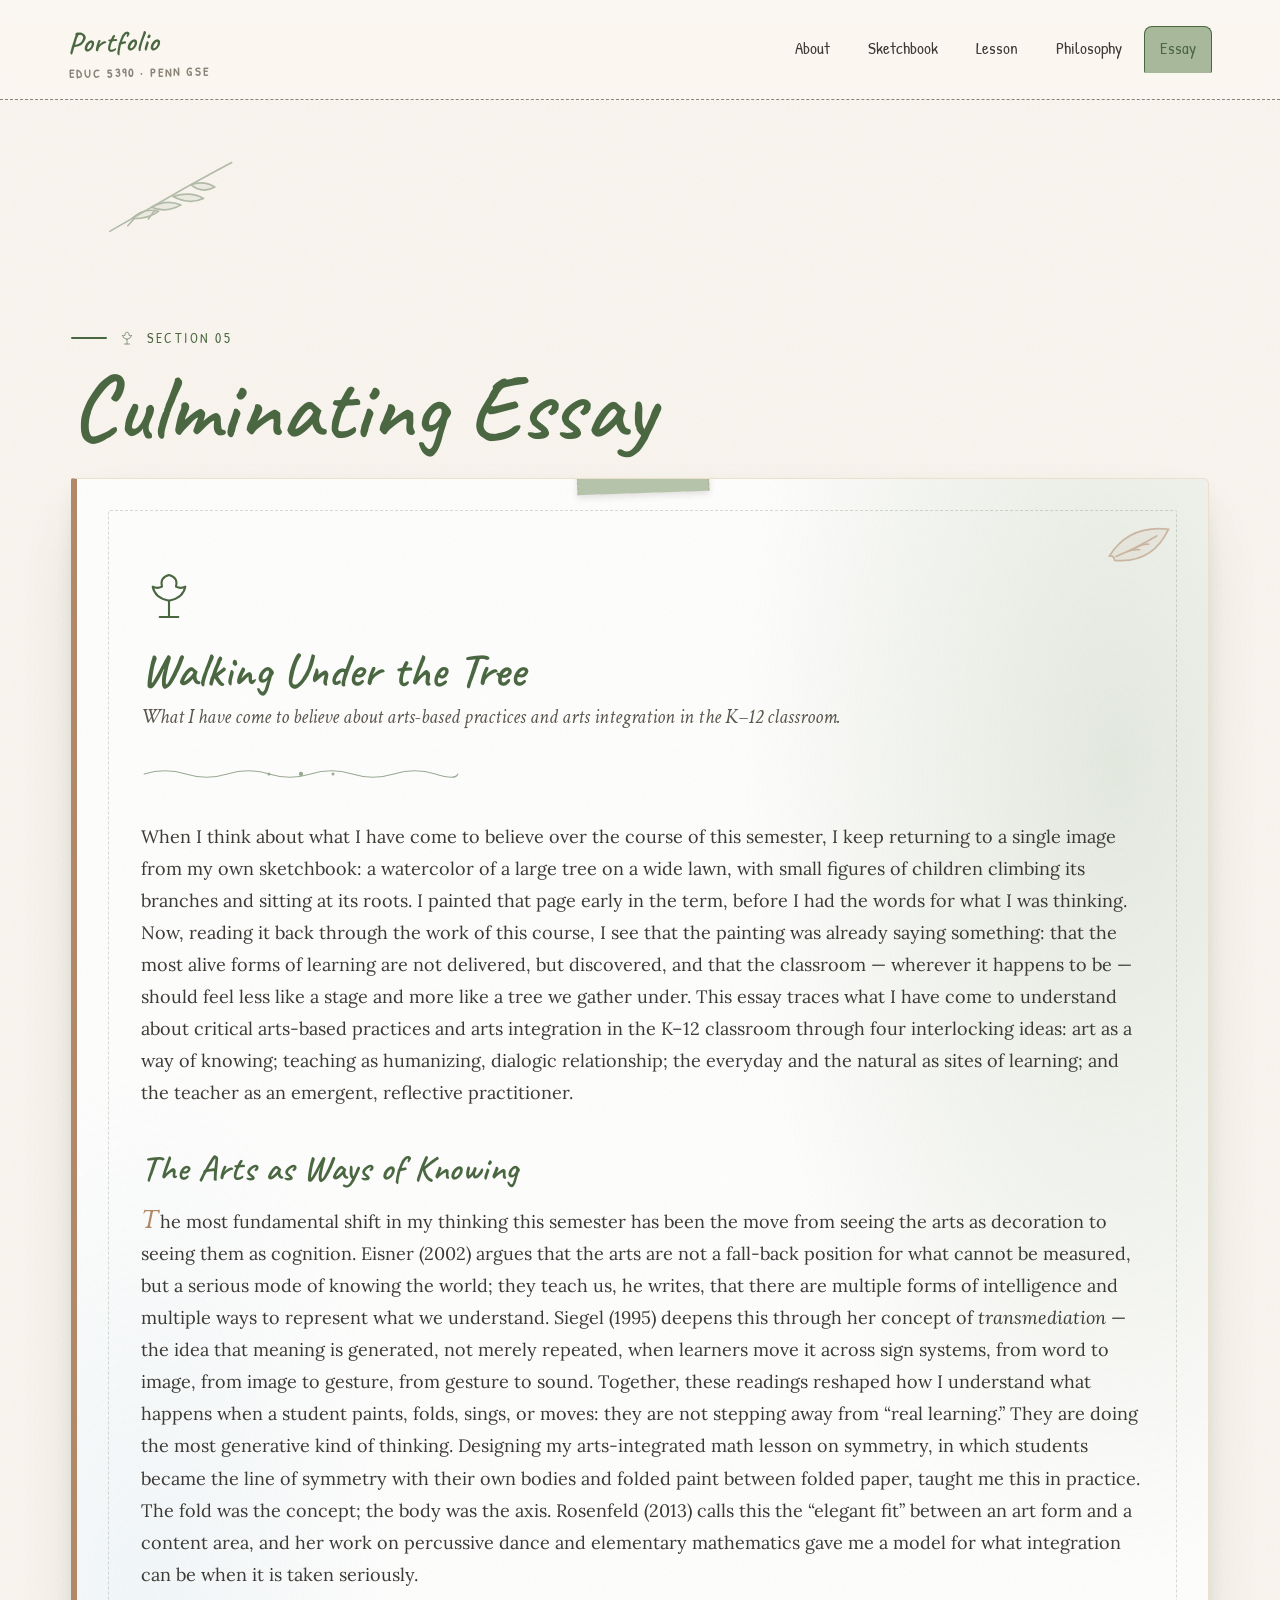
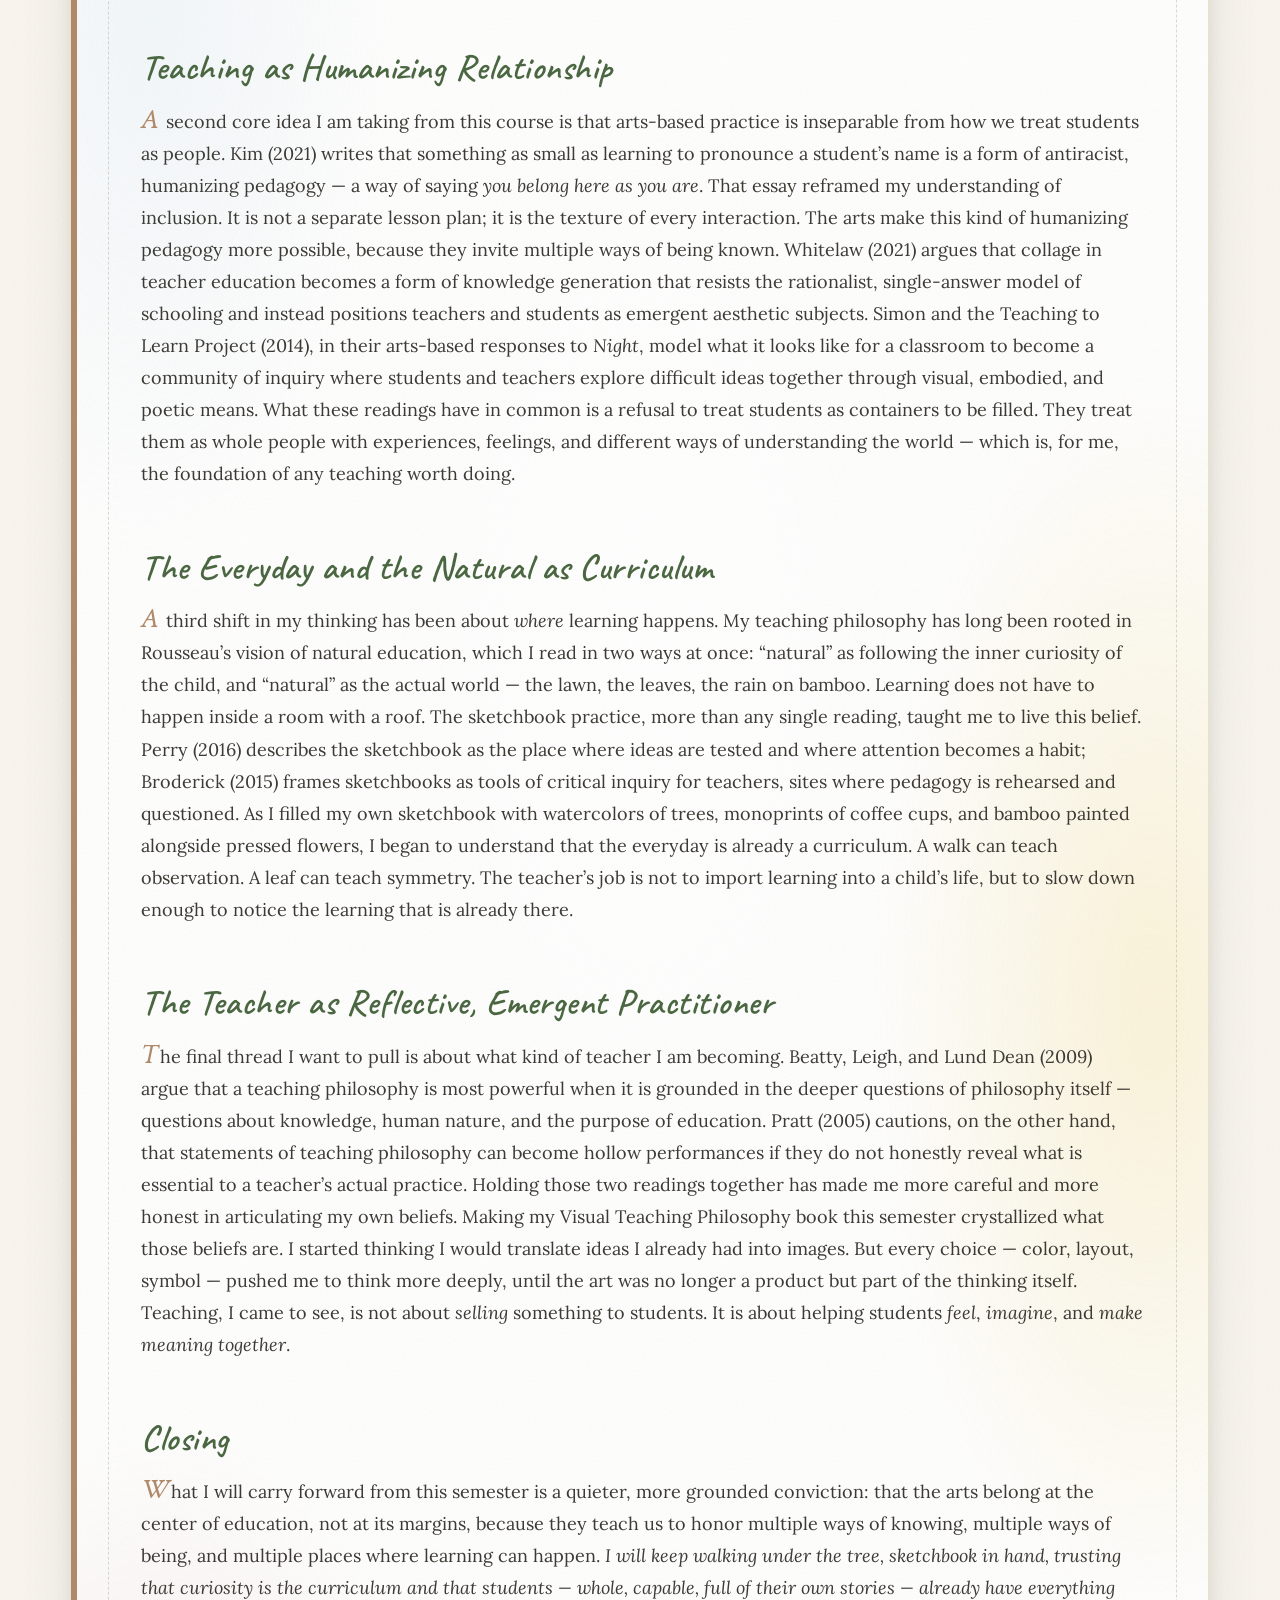
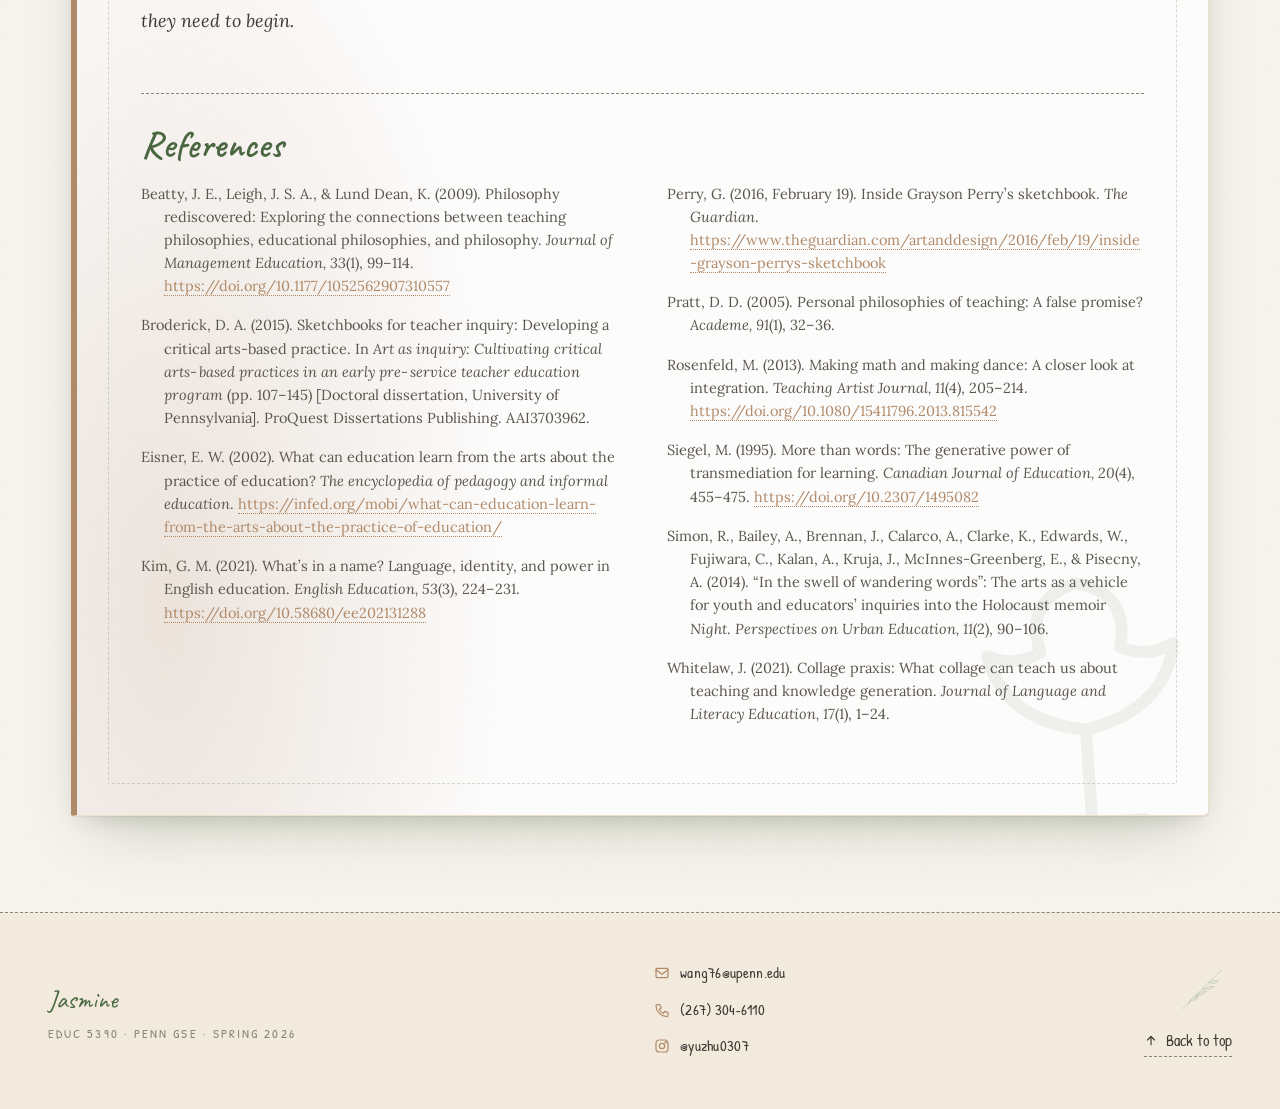
==== commit ada9cfea: "Add contact footer (email, phone, Instagram) on all pages Added a three-link contact column to the f" ====
--- a/essay.html
+++ b/essay.html
@@ -1409,6 +1409,44 @@
   transition: color .2s, border-color .2s;
 }
 .foot__top:hover { color: var(--forest); border-color: var(--forest); }
+
+.foot__contact {
+  display: flex;
+  flex-direction: column;
+  gap: 10px;
+  font-family: var(--hand);
+  font-size: 14.5px;
+  color: var(--ink-2);
+}
+.foot__link {
+  display: inline-flex;
+  align-items: center;
+  gap: 10px;
+  color: var(--ink);
+  text-decoration: none;
+  border-bottom: 1px dashed transparent;
+  padding-bottom: 1px;
+  transition: color .2s, border-color .2s;
+  letter-spacing: 0.02em;
+}
+.foot__link svg {
+  flex-shrink: 0;
+  color: var(--brown);
+  transition: color .2s, transform .2s;
+}
+.foot__link:hover { color: var(--forest); border-bottom-color: var(--forest); }
+.foot__link:hover svg { color: var(--forest); transform: scale(1.1); }
+.foot__right {
+  display: flex;
+  flex-direction: column;
+  align-items: flex-end;
+  gap: 14px;
+}
+@media (max-width: 720px) {
+  .foot { flex-direction: column; align-items: flex-start; gap: 24px; }
+  .foot__contact { width: 100%; }
+  .foot__right { align-items: flex-start; }
+}
 
 /* ═══ Decorative botanicals ═══ */
 .botanical {
@@ -1666,6 +1704,27 @@
         <path d="M40 90 Q 50 96 65 96 Q 80 96 90 90"/>
       </g>
     </symbol>
+    <!-- Mail -->
+    <symbol id="i-mail" viewBox="0 0 24 24">
+      <g fill="none" stroke="currentColor" stroke-width="1.8" stroke-linecap="round" stroke-linejoin="round">
+        <rect x="3" y="5" width="18" height="14" rx="2"/>
+        <path d="M3 7l9 7 9-7"/>
+      </g>
+    </symbol>
+    <!-- Phone -->
+    <symbol id="i-phone" viewBox="0 0 24 24">
+      <g fill="none" stroke="currentColor" stroke-width="1.8" stroke-linecap="round" stroke-linejoin="round">
+        <path d="M5 4h4l2 5-3 2c1 3 3 5 6 6l2-3 5 2v4a2 2 0 0 1-2 2A17 17 0 0 1 3 6a2 2 0 0 1 2-2z"/>
+      </g>
+    </symbol>
+    <!-- Instagram -->
+    <symbol id="i-instagram" viewBox="0 0 24 24">
+      <g fill="none" stroke="currentColor" stroke-width="1.8" stroke-linecap="round" stroke-linejoin="round">
+        <rect x="3" y="3" width="18" height="18" rx="5"/>
+        <circle cx="12" cy="12" r="4"/>
+        <circle cx="17.5" cy="6.5" r="0.9" fill="currentColor"/>
+      </g>
+    </symbol>
   </defs>
 </svg>
 
@@ -1895,11 +1954,27 @@
     Jasmine
     <small>EDUC 5390 · Penn GSE · Spring 2026</small>
   </div>
-  <svg width="80" height="60" style="color: var(--sage)"><use href="#i-branch"/></svg>
-  <a href="#" class="foot__top" onclick="window.scrollTo({top:0,behavior:'smooth'});event.preventDefault();">
-    <svg width="14" height="14"><use href="#i-up"/></svg>
-    Back to top
-  </a>
+  <div class="foot__contact" aria-label="Contact">
+    <a href="mailto:wang76@upenn.edu" class="foot__link">
+      <svg width="16" height="16" aria-hidden="true"><use href="#i-mail"/></svg>
+      wang76@upenn.edu
+    </a>
+    <a href="tel:+12673046110" class="foot__link">
+      <svg width="16" height="16" aria-hidden="true"><use href="#i-phone"/></svg>
+      (267)&nbsp;304&#8209;6110
+    </a>
+    <a href="https://instagram.com/yuzhu0307" target="_blank" rel="noopener" class="foot__link">
+      <svg width="16" height="16" aria-hidden="true"><use href="#i-instagram"/></svg>
+      @yuzhu0307
+    </a>
+  </div>
+  <div class="foot__right">
+    <svg width="60" height="48" style="color: var(--sage); opacity: 0.7;"><use href="#i-branch"/></svg>
+    <a href="#" class="foot__top" onclick="window.scrollTo({top:0,behavior:'smooth'});event.preventDefault();">
+      <svg width="14" height="14"><use href="#i-up"/></svg>
+      Back to top
+    </a>
+  </div>
 </footer>
 
 <!-- ═══════════════════════════════════════════════════════════════
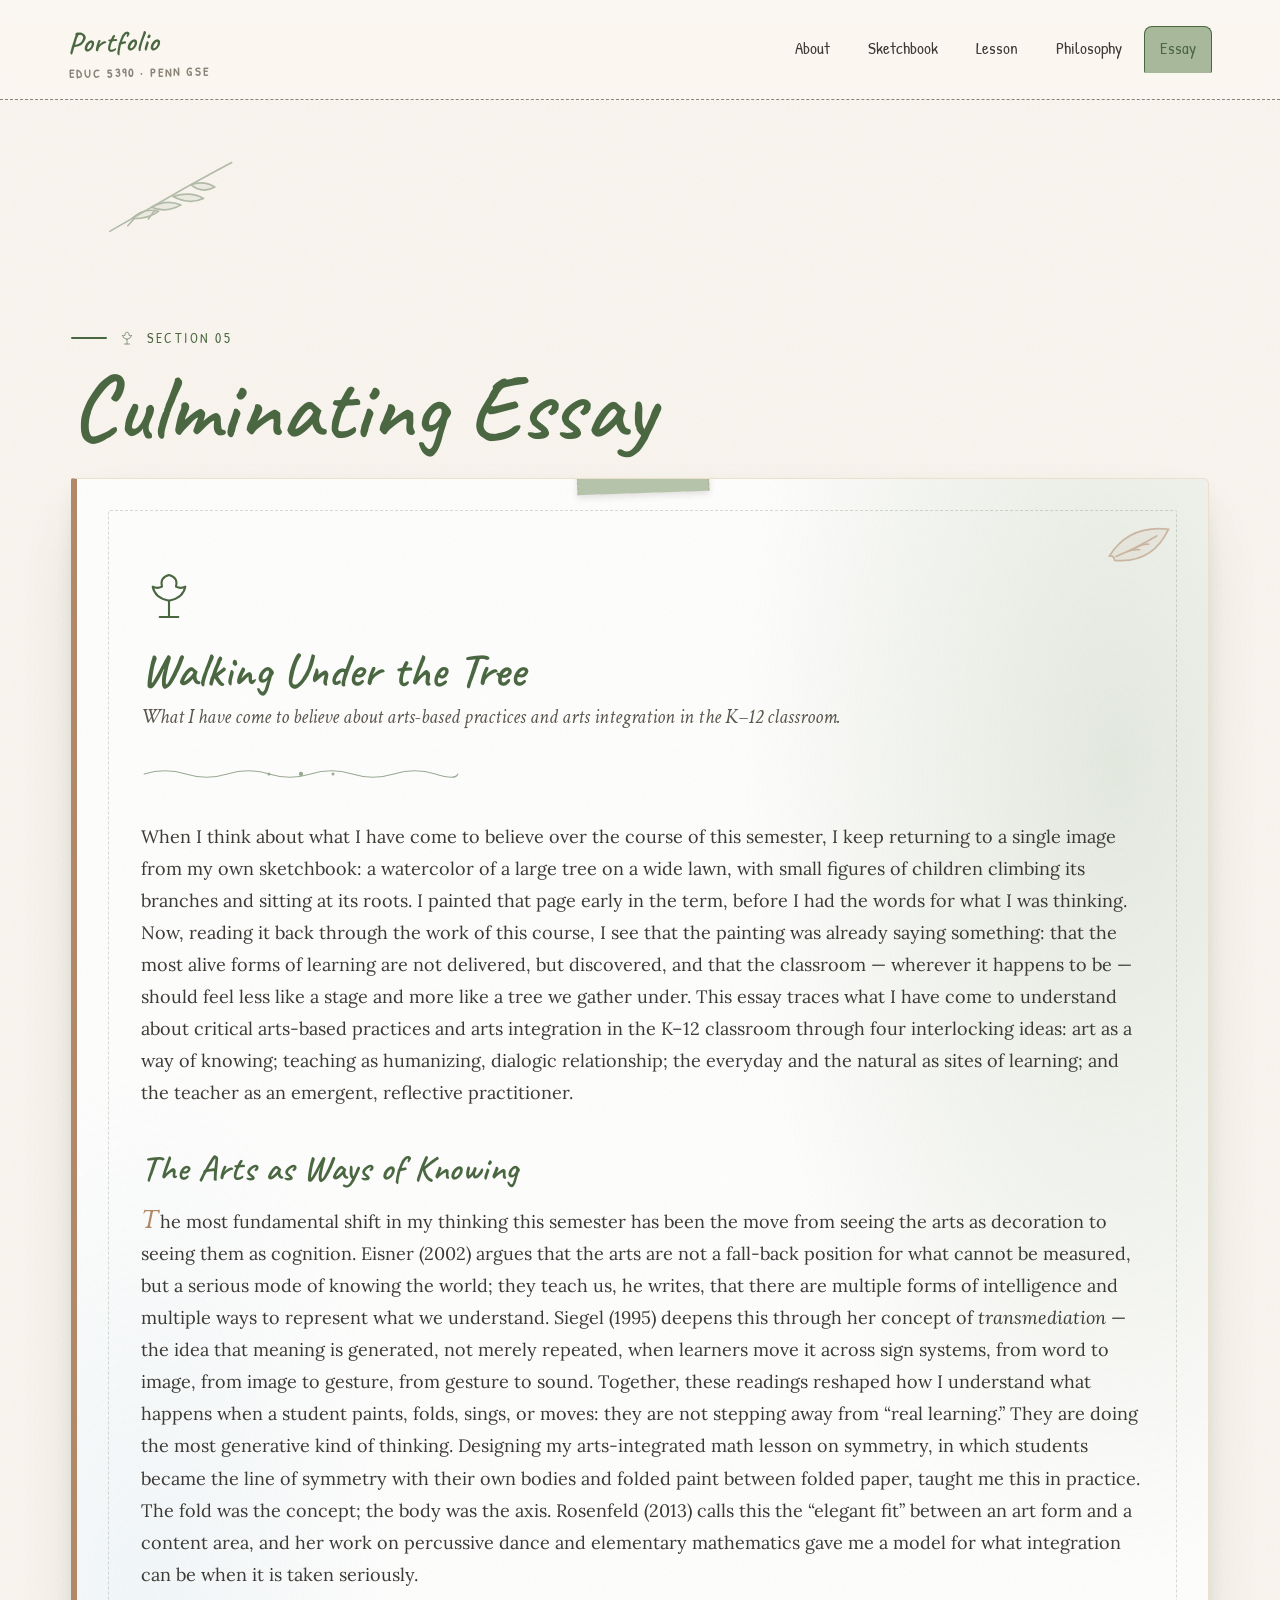
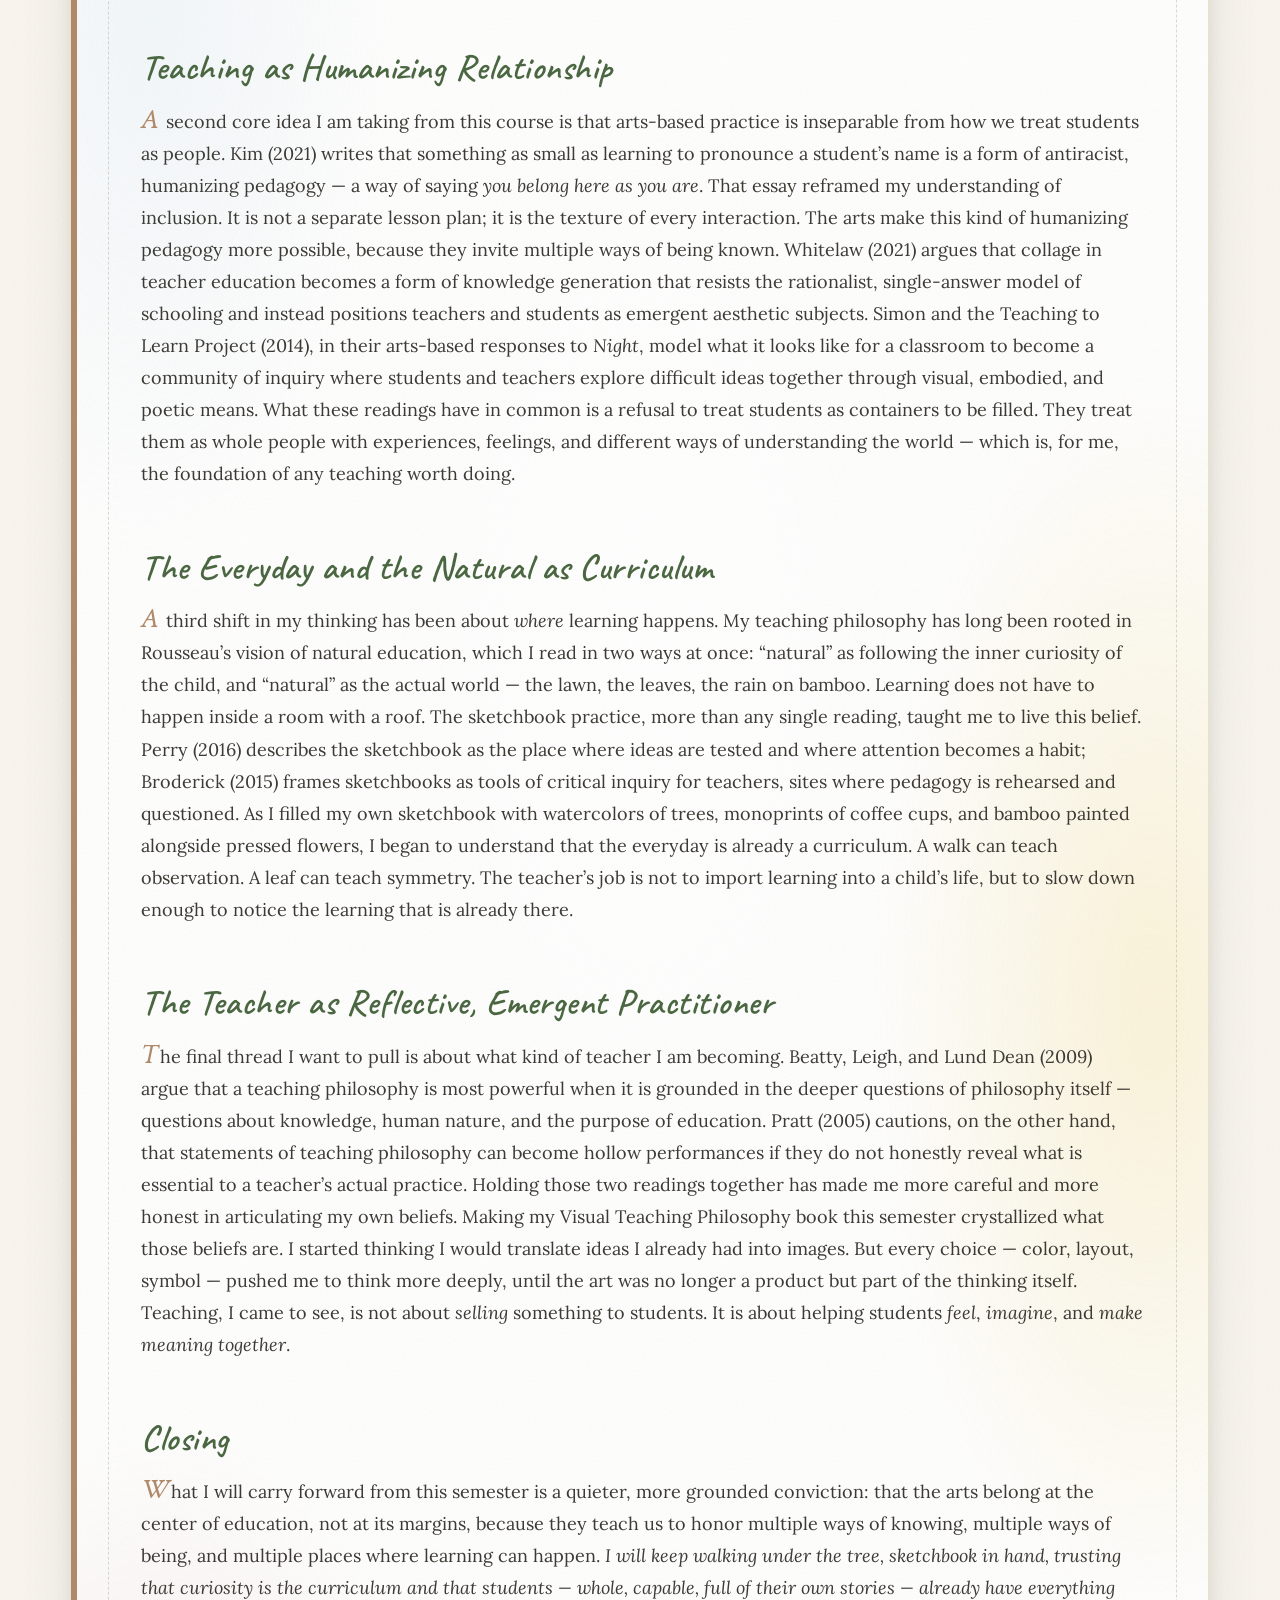
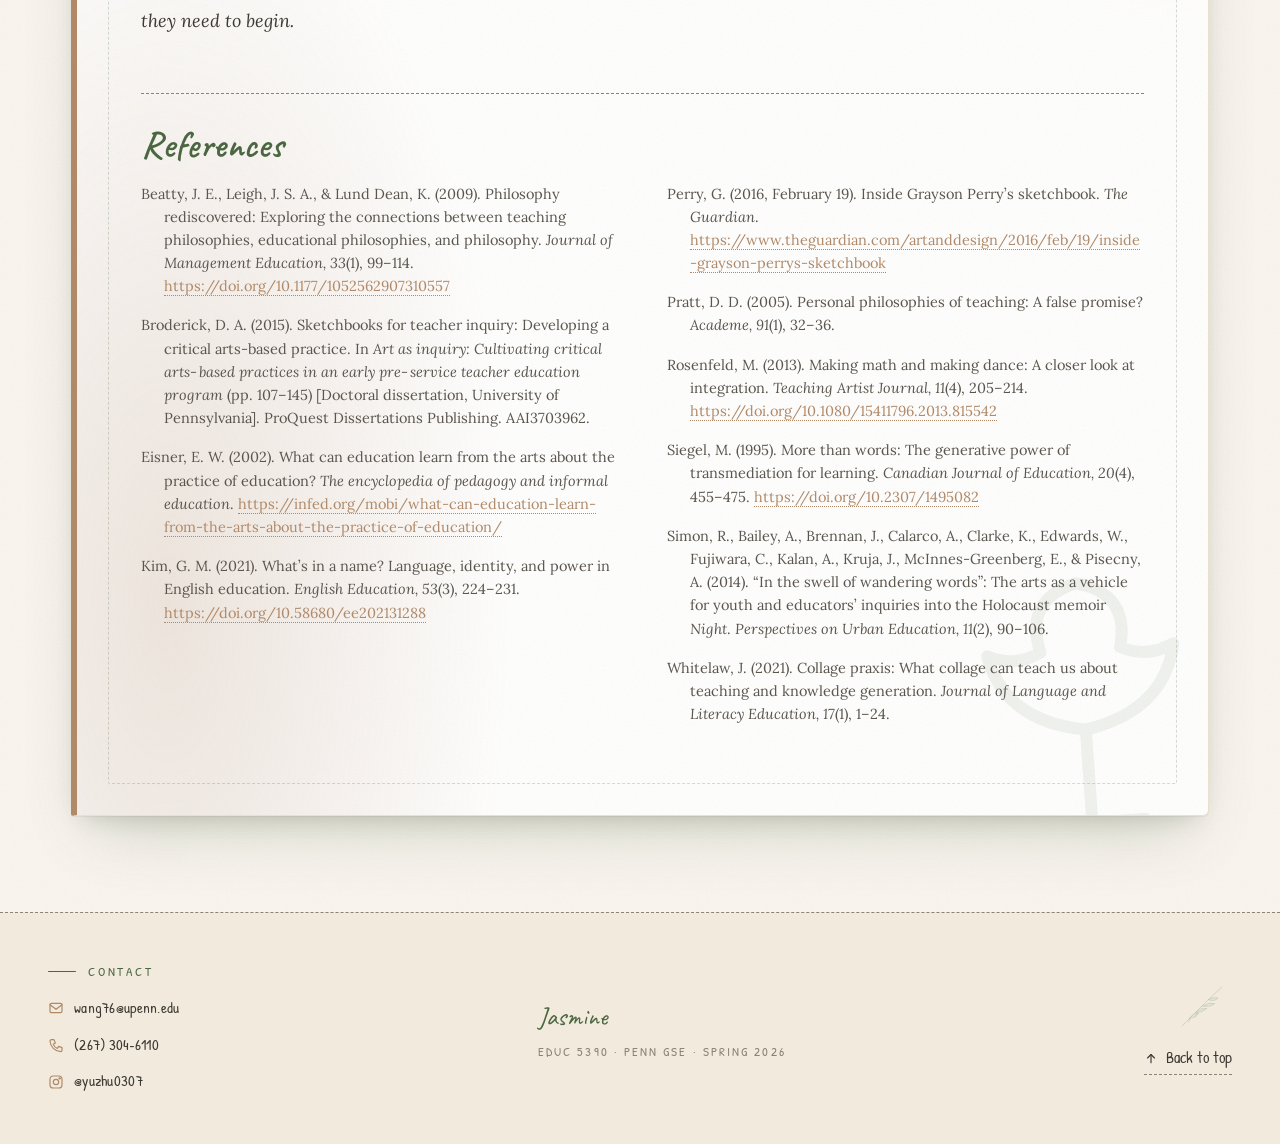
==== commit 64bfc60f: "Move contact column to left of footer, add Contact heading Reordered footer flex children so the con" ====
--- a/essay.html
+++ b/essay.html
@@ -1417,6 +1417,25 @@
   font-family: var(--hand);
   font-size: 14.5px;
   color: var(--ink-2);
+}
+.foot__contact-title {
+  font-family: var(--hand);
+  font-size: 12.5px;
+  letter-spacing: 0.22em;
+  text-transform: uppercase;
+  color: var(--forest);
+  margin: 0 0 4px;
+  display: flex;
+  align-items: center;
+  gap: 12px;
+}
+.foot__contact-title::before {
+  content: "";
+  width: 28px;
+  height: 1.5px;
+  background: var(--forest);
+  border-radius: 1px;
+  display: inline-block;
 }
 .foot__link {
   display: inline-flex;
@@ -1950,11 +1969,8 @@
      FOOTER
      ═══════════════════════════════════════════════════════════════ -->
 <footer class="foot">
-  <div class="foot__brand">
-    Jasmine
-    <small>EDUC 5390 · Penn GSE · Spring 2026</small>
-  </div>
-  <div class="foot__contact" aria-label="Contact">
+  <div class="foot__contact" aria-labelledby="foot-contact-title">
+    <p class="foot__contact-title" id="foot-contact-title">Contact</p>
     <a href="mailto:wang76@upenn.edu" class="foot__link">
       <svg width="16" height="16" aria-hidden="true"><use href="#i-mail"/></svg>
       wang76@upenn.edu
@@ -1967,6 +1983,10 @@
       <svg width="16" height="16" aria-hidden="true"><use href="#i-instagram"/></svg>
       @yuzhu0307
     </a>
+  </div>
+  <div class="foot__brand">
+    Jasmine
+    <small>EDUC 5390 · Penn GSE · Spring 2026</small>
   </div>
   <div class="foot__right">
     <svg width="60" height="48" style="color: var(--sage); opacity: 0.7;"><use href="#i-branch"/></svg>
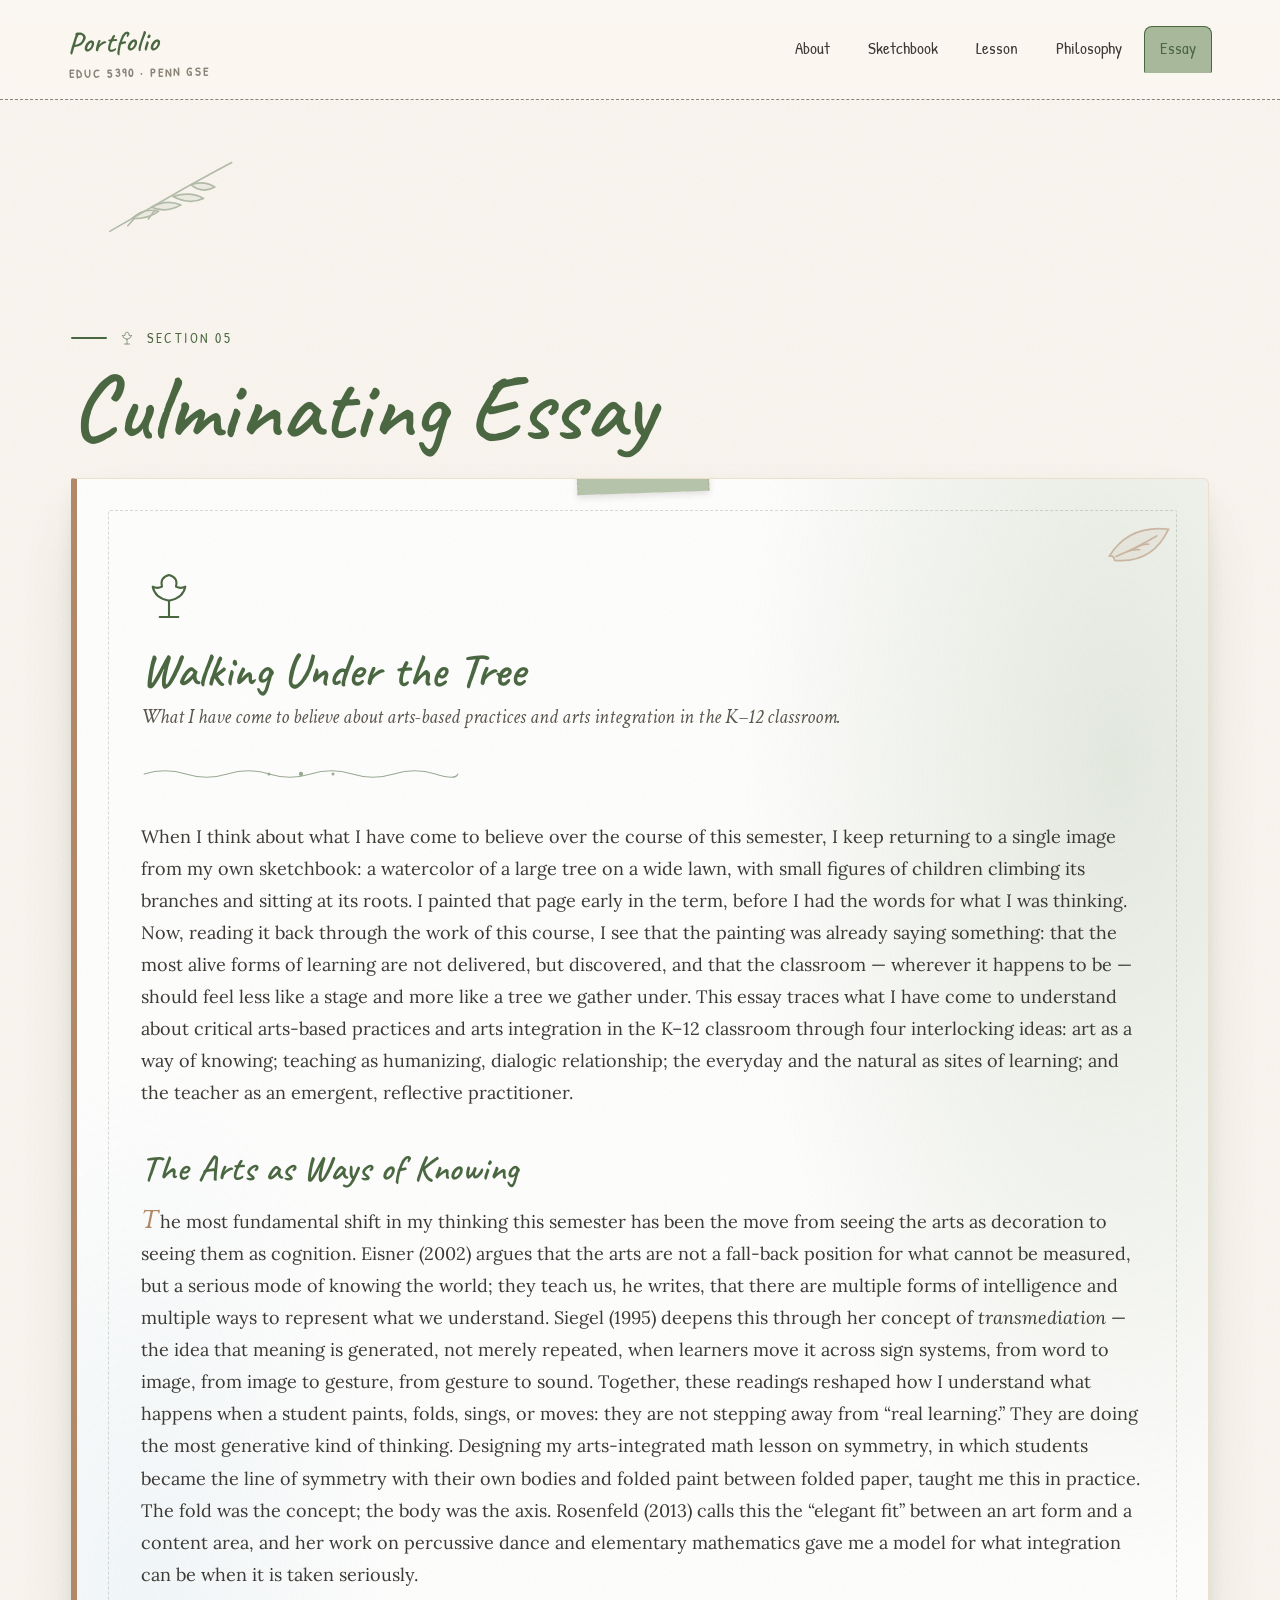
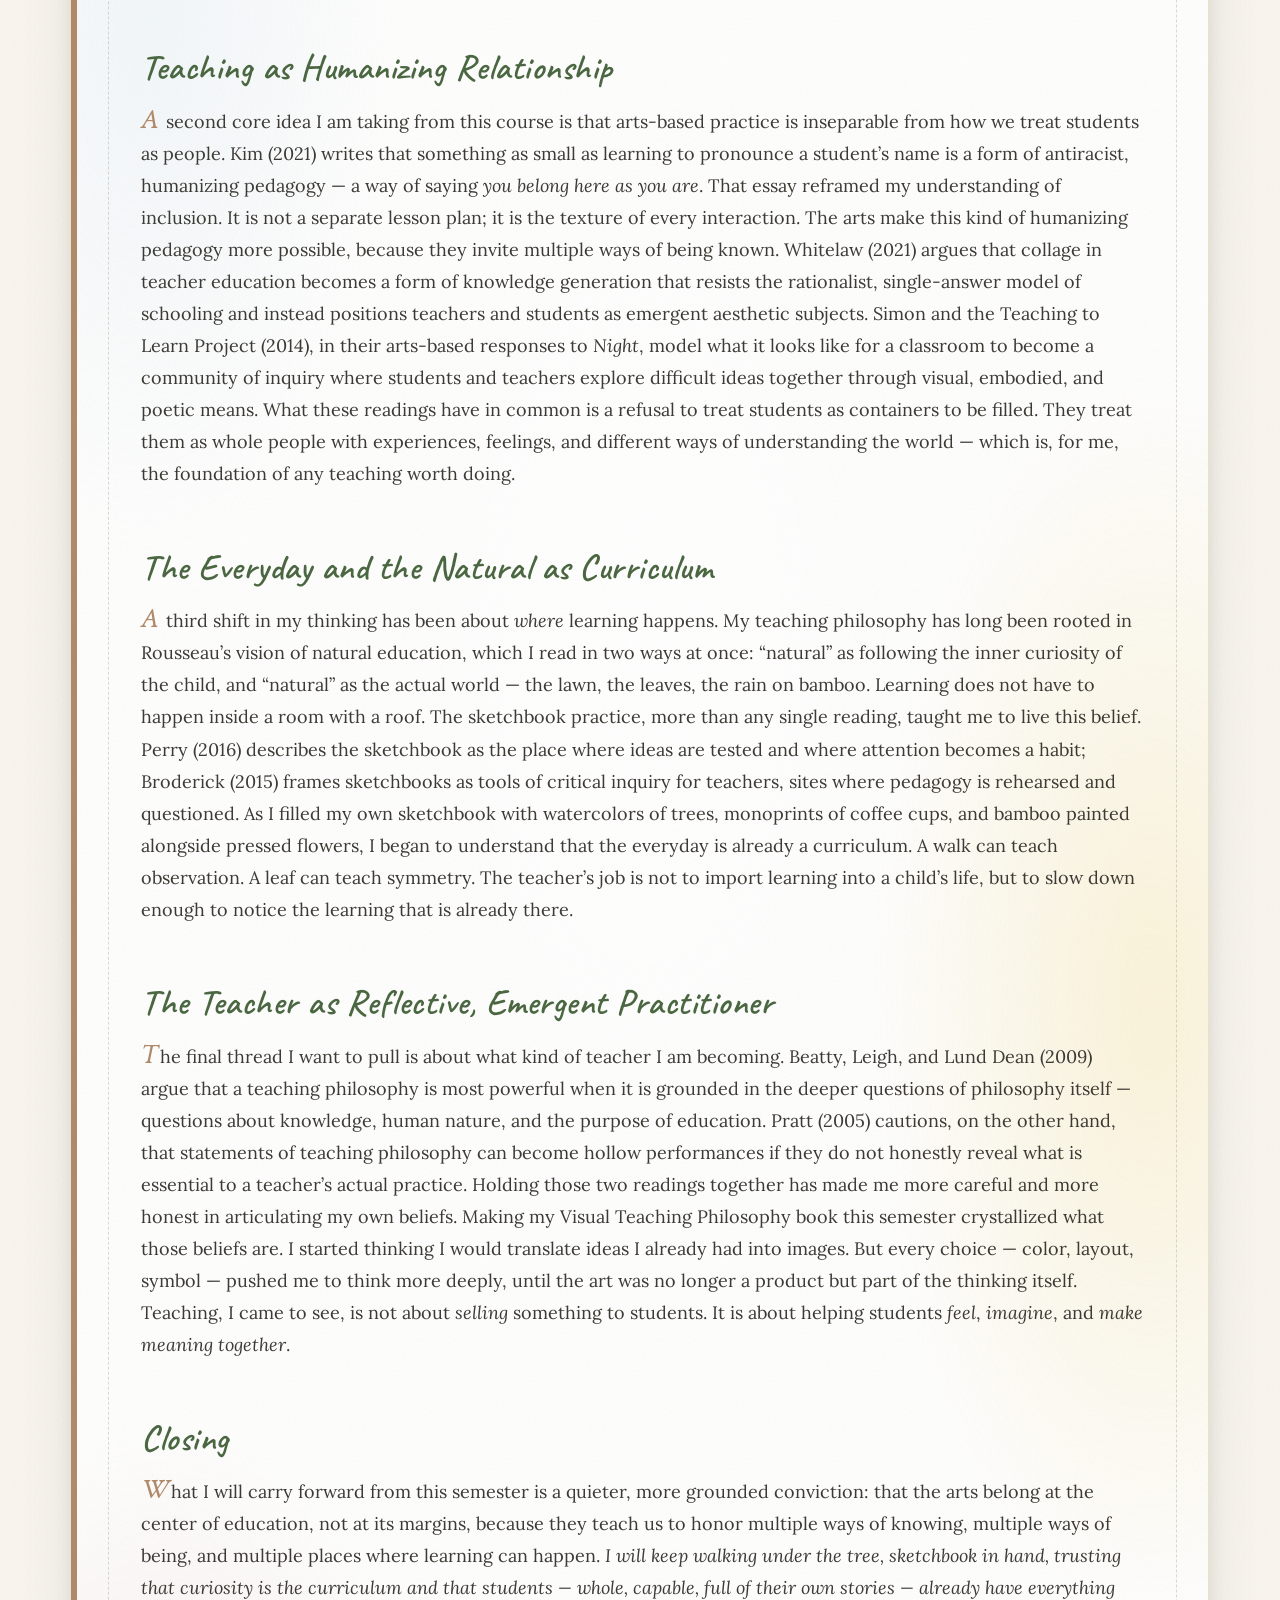
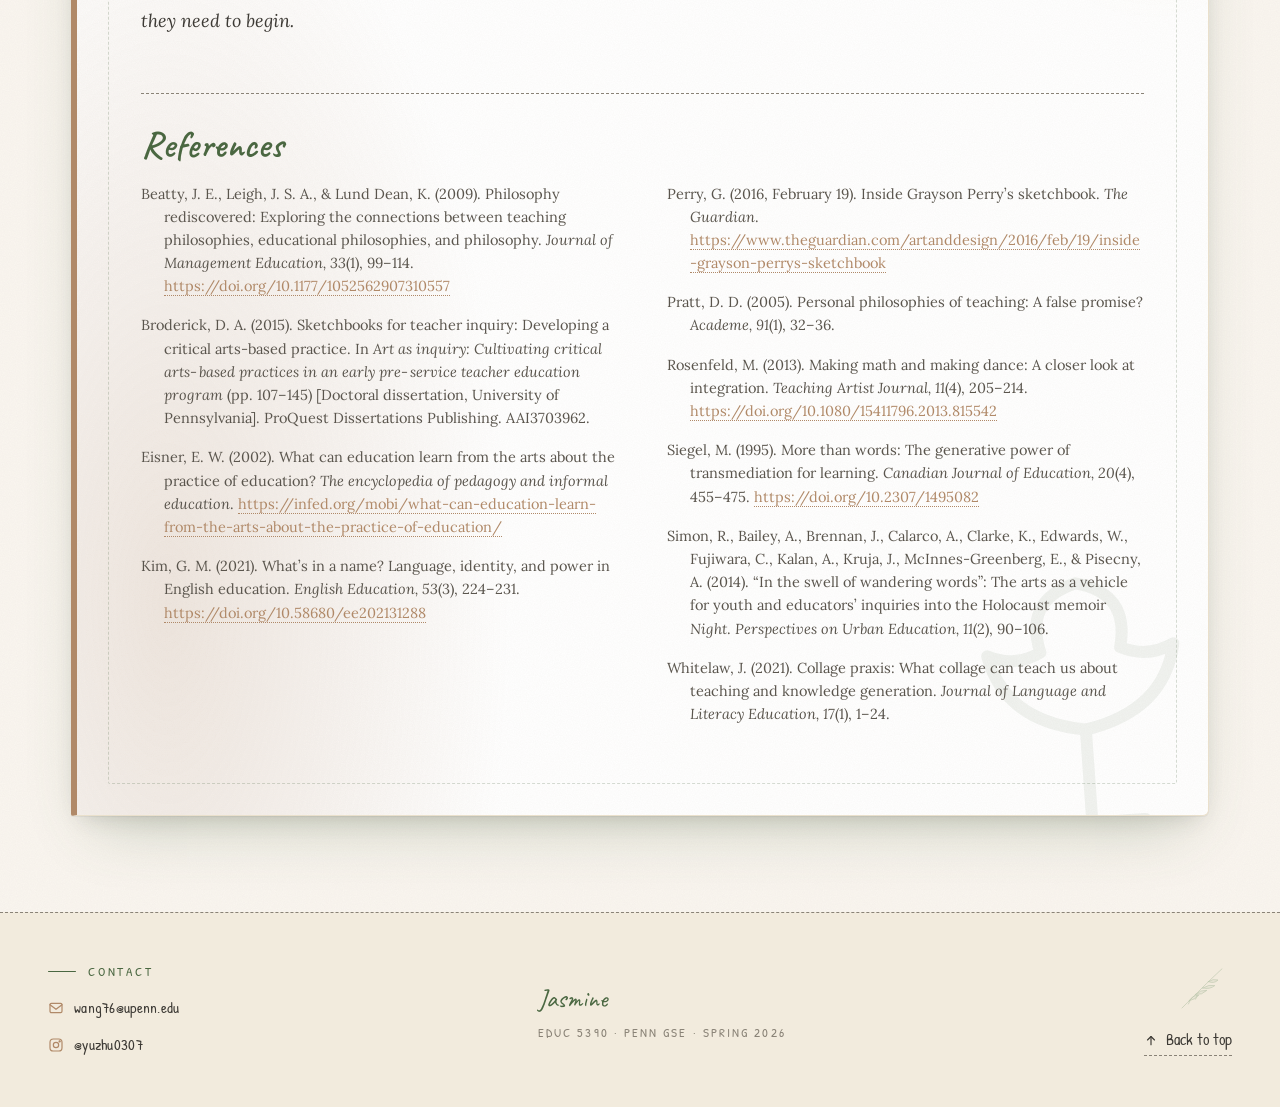
==== commit 55698cef: "Remove phone number from footer (privacy)" ====
--- a/essay.html
+++ b/essay.html
@@ -1975,10 +1975,6 @@
       <svg width="16" height="16" aria-hidden="true"><use href="#i-mail"/></svg>
       wang76@upenn.edu
     </a>
-    <a href="tel:+12673046110" class="foot__link">
-      <svg width="16" height="16" aria-hidden="true"><use href="#i-phone"/></svg>
-      (267)&nbsp;304&#8209;6110
-    </a>
     <a href="https://instagram.com/yuzhu0307" target="_blank" rel="noopener" class="foot__link">
       <svg width="16" height="16" aria-hidden="true"><use href="#i-instagram"/></svg>
       @yuzhu0307
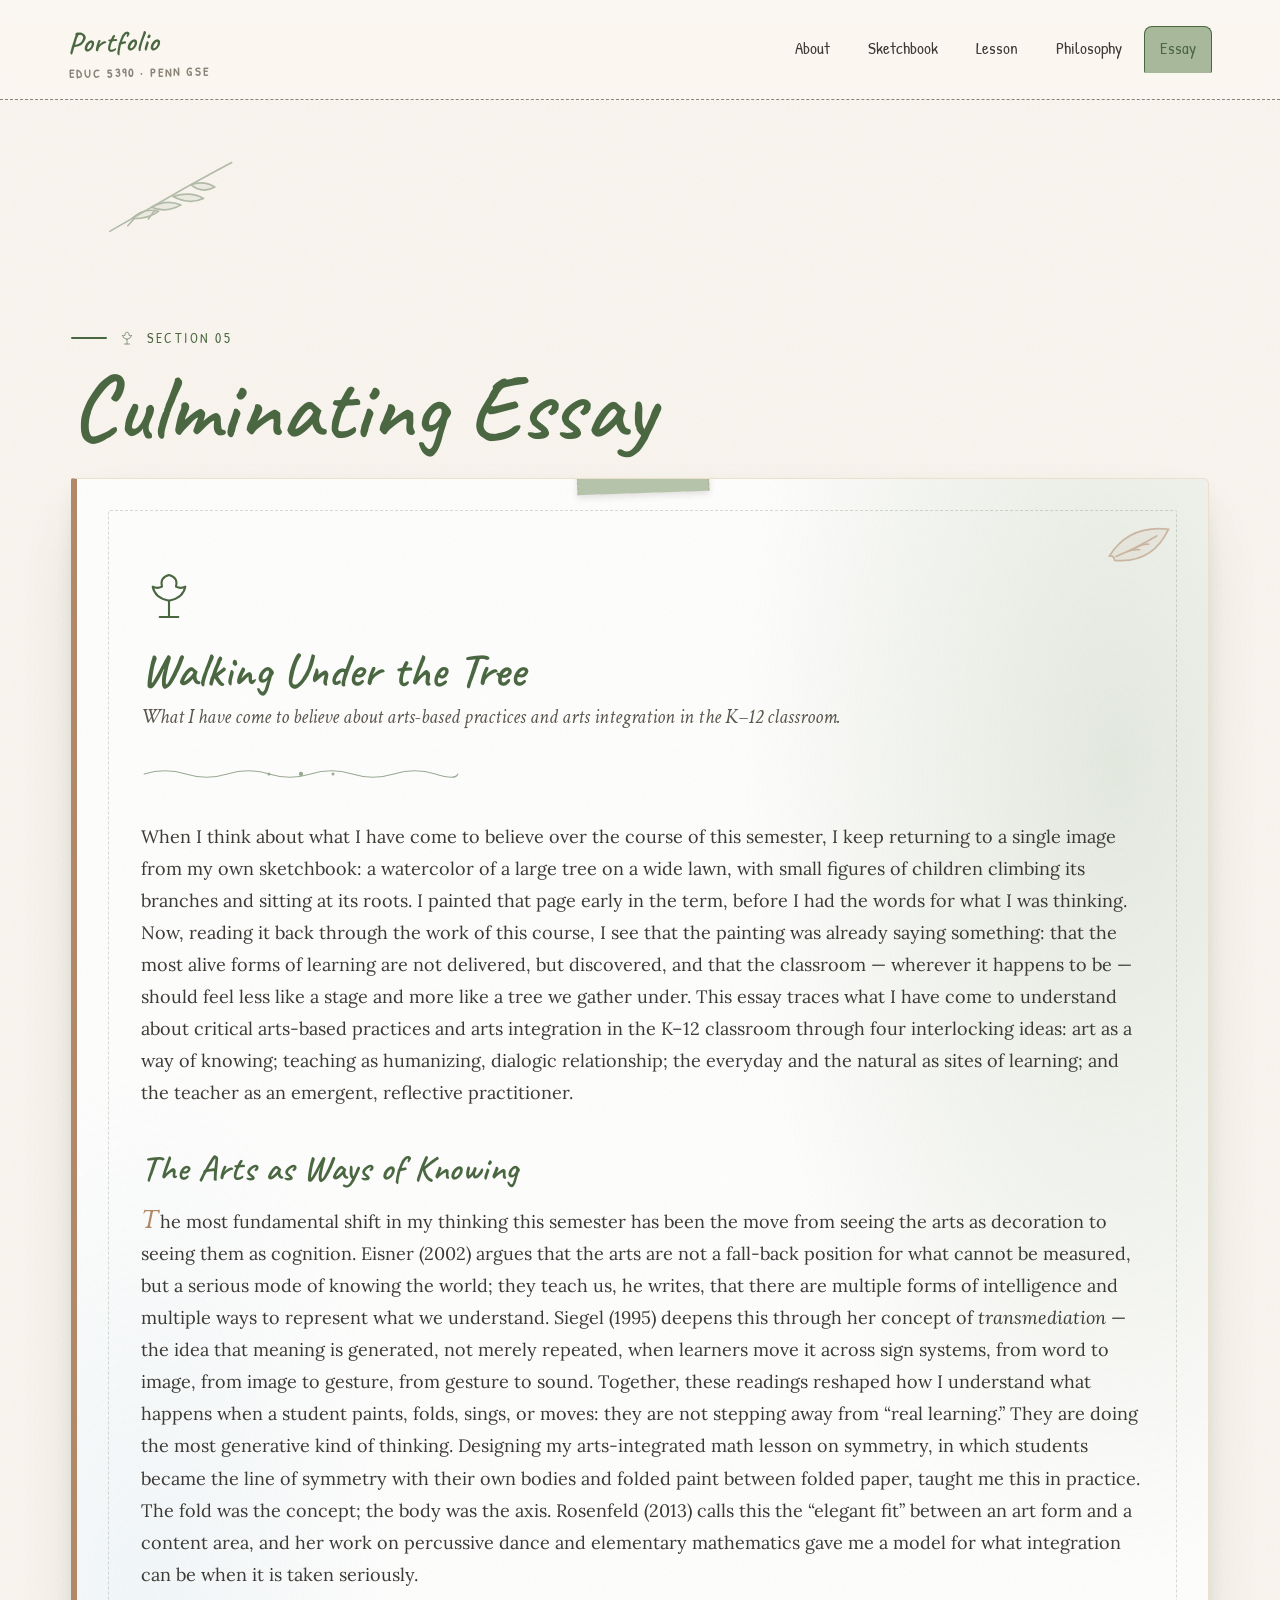
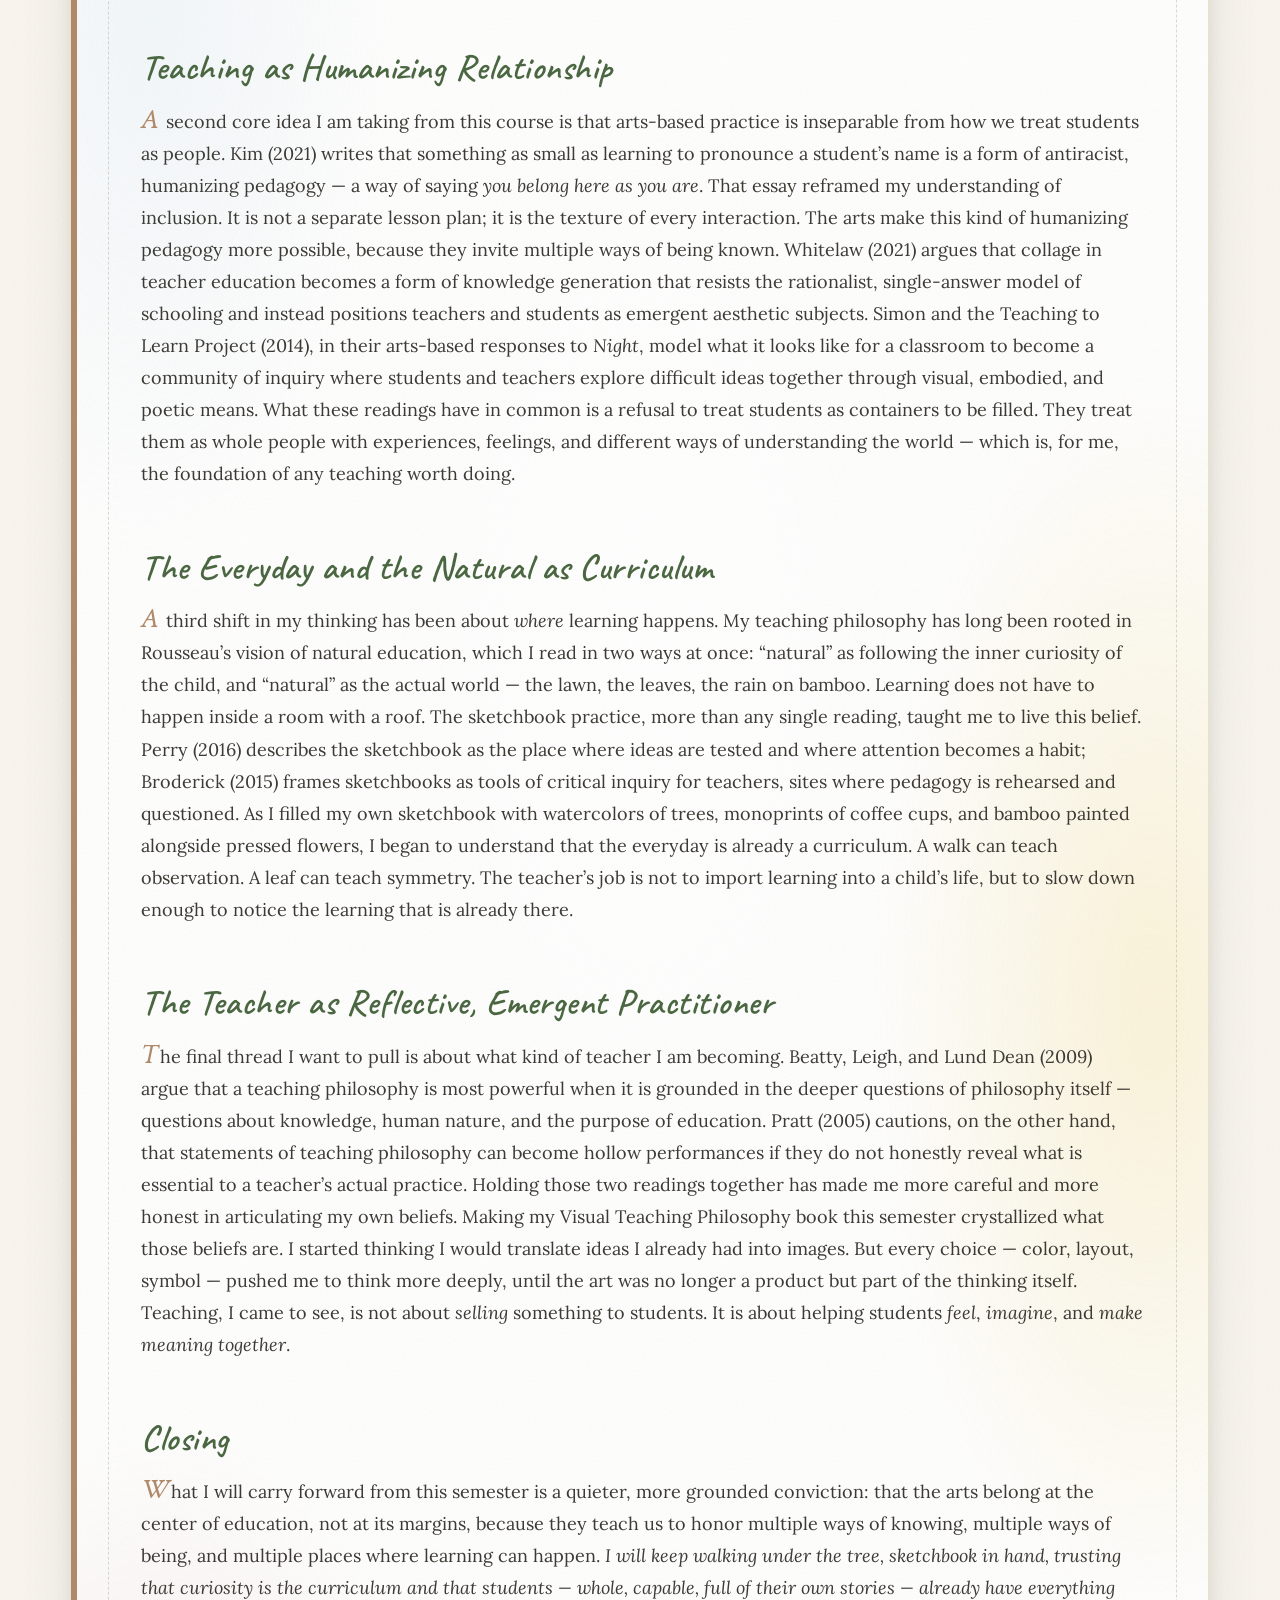
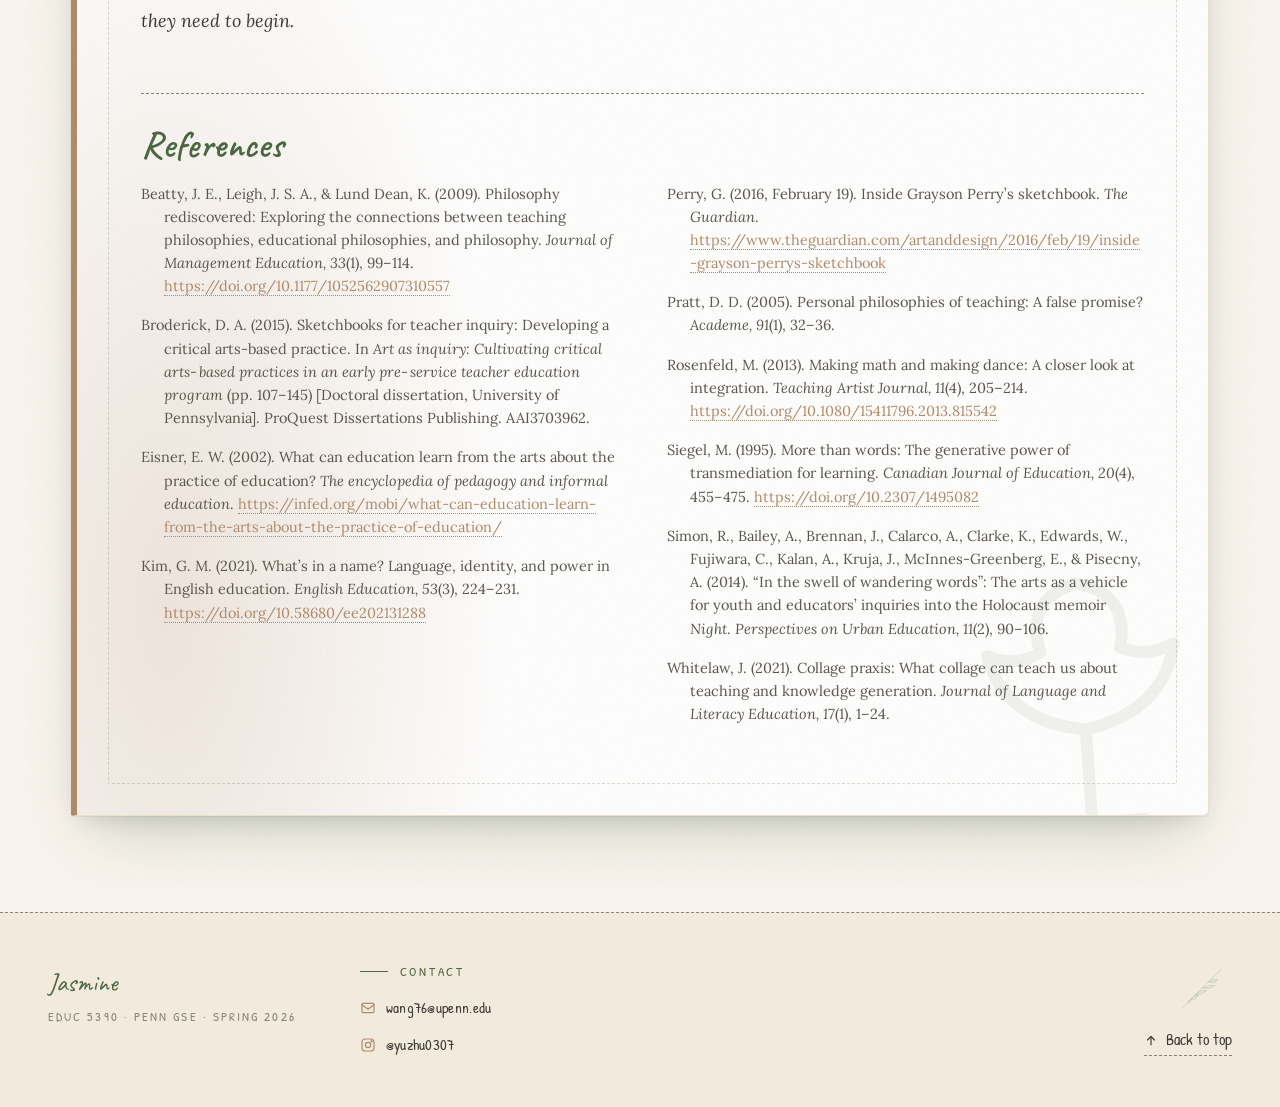
==== commit d0b9b6ef: "Put Contact column right next to Jasmine on the left side of footer" ====
--- a/essay.html
+++ b/essay.html
@@ -1410,6 +1410,12 @@
 }
 .foot__top:hover { color: var(--forest); border-color: var(--forest); }
 
+.foot__left {
+  display: flex;
+  align-items: flex-start;
+  gap: clamp(32px, 5vw, 72px);
+  flex-wrap: wrap;
+}
 .foot__contact {
   display: flex;
   flex-direction: column;
@@ -1969,20 +1975,22 @@
      FOOTER
      ═══════════════════════════════════════════════════════════════ -->
 <footer class="foot">
-  <div class="foot__contact" aria-labelledby="foot-contact-title">
-    <p class="foot__contact-title" id="foot-contact-title">Contact</p>
-    <a href="mailto:wang76@upenn.edu" class="foot__link">
-      <svg width="16" height="16" aria-hidden="true"><use href="#i-mail"/></svg>
-      wang76@upenn.edu
-    </a>
-    <a href="https://instagram.com/yuzhu0307" target="_blank" rel="noopener" class="foot__link">
-      <svg width="16" height="16" aria-hidden="true"><use href="#i-instagram"/></svg>
-      @yuzhu0307
-    </a>
-  </div>
-  <div class="foot__brand">
-    Jasmine
-    <small>EDUC 5390 · Penn GSE · Spring 2026</small>
+  <div class="foot__left">
+    <div class="foot__brand">
+      Jasmine
+      <small>EDUC 5390 · Penn GSE · Spring 2026</small>
+    </div>
+    <div class="foot__contact" aria-labelledby="foot-contact-title">
+      <p class="foot__contact-title" id="foot-contact-title">Contact</p>
+      <a href="mailto:wang76@upenn.edu" class="foot__link">
+        <svg width="16" height="16" aria-hidden="true"><use href="#i-mail"/></svg>
+        wang76@upenn.edu
+      </a>
+      <a href="https://instagram.com/yuzhu0307" target="_blank" rel="noopener" class="foot__link">
+        <svg width="16" height="16" aria-hidden="true"><use href="#i-instagram"/></svg>
+        @yuzhu0307
+      </a>
+    </div>
   </div>
   <div class="foot__right">
     <svg width="60" height="48" style="color: var(--sage); opacity: 0.7;"><use href="#i-branch"/></svg>
